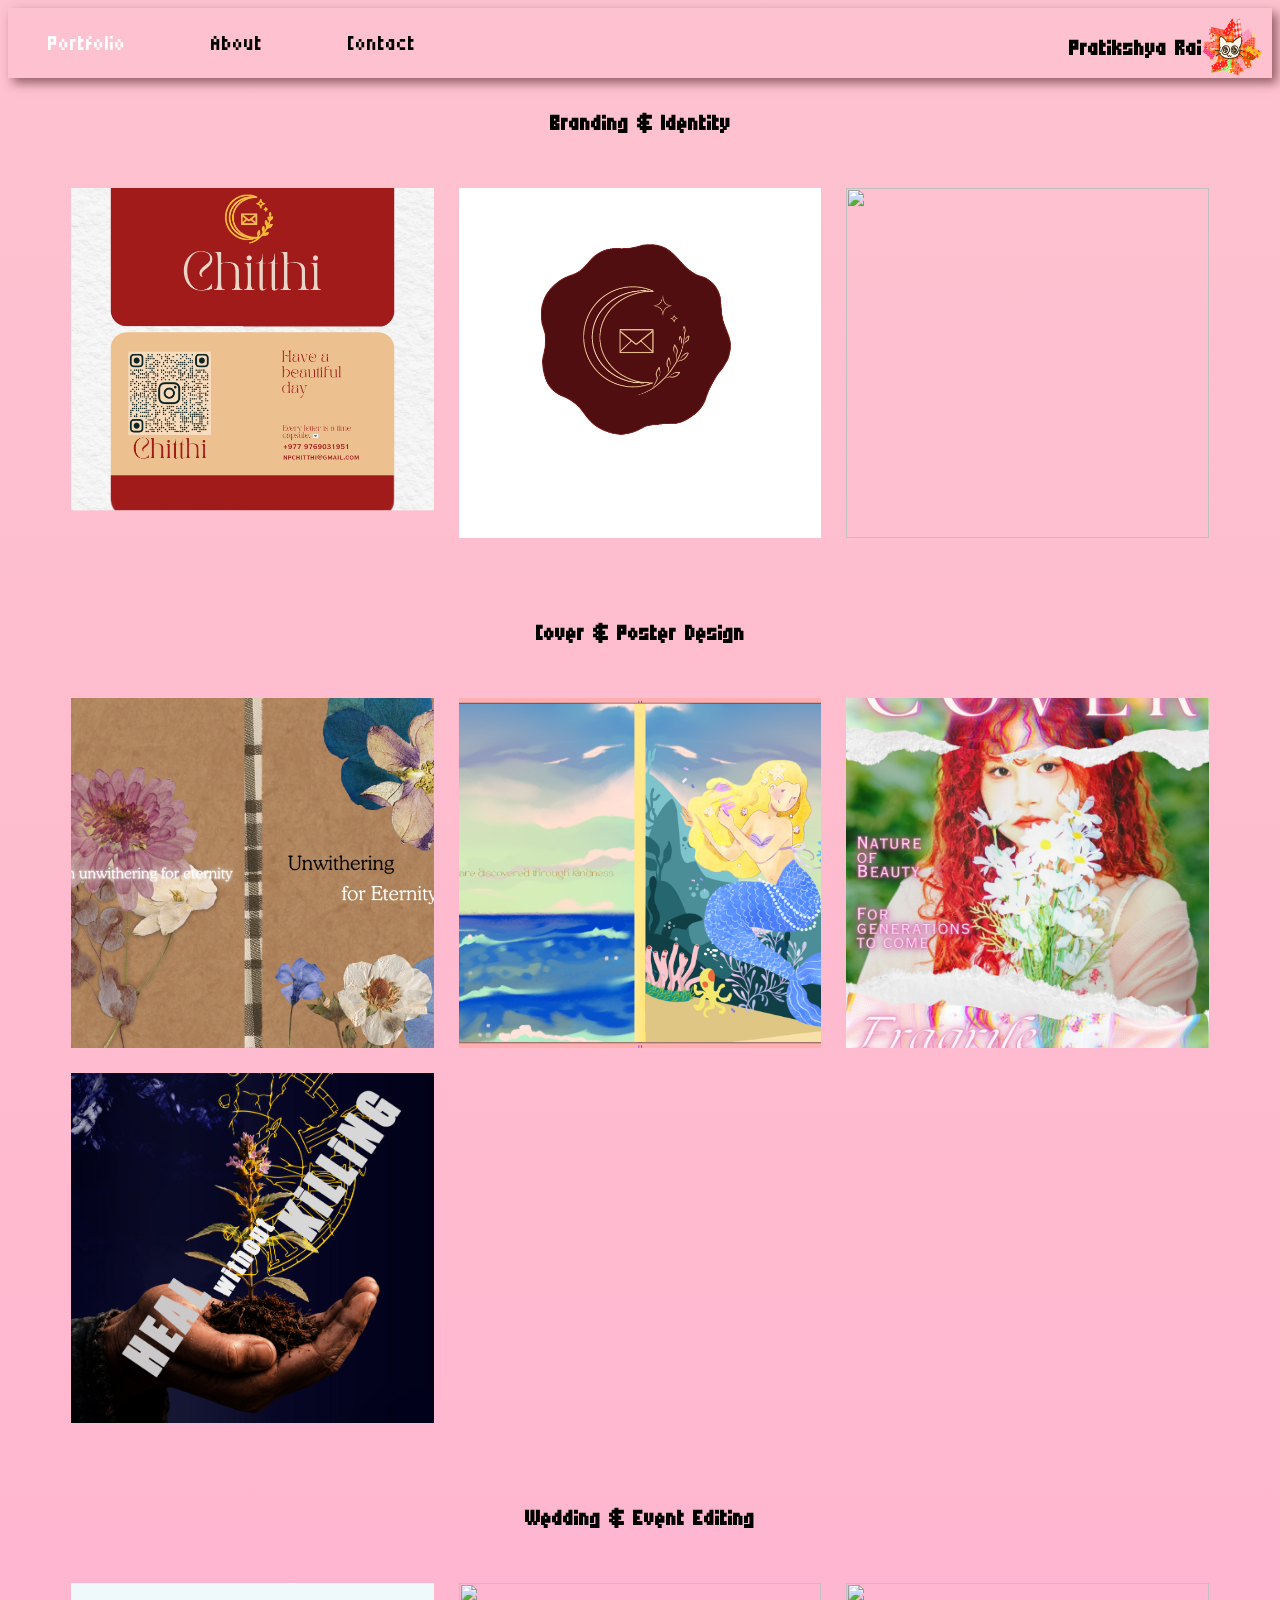
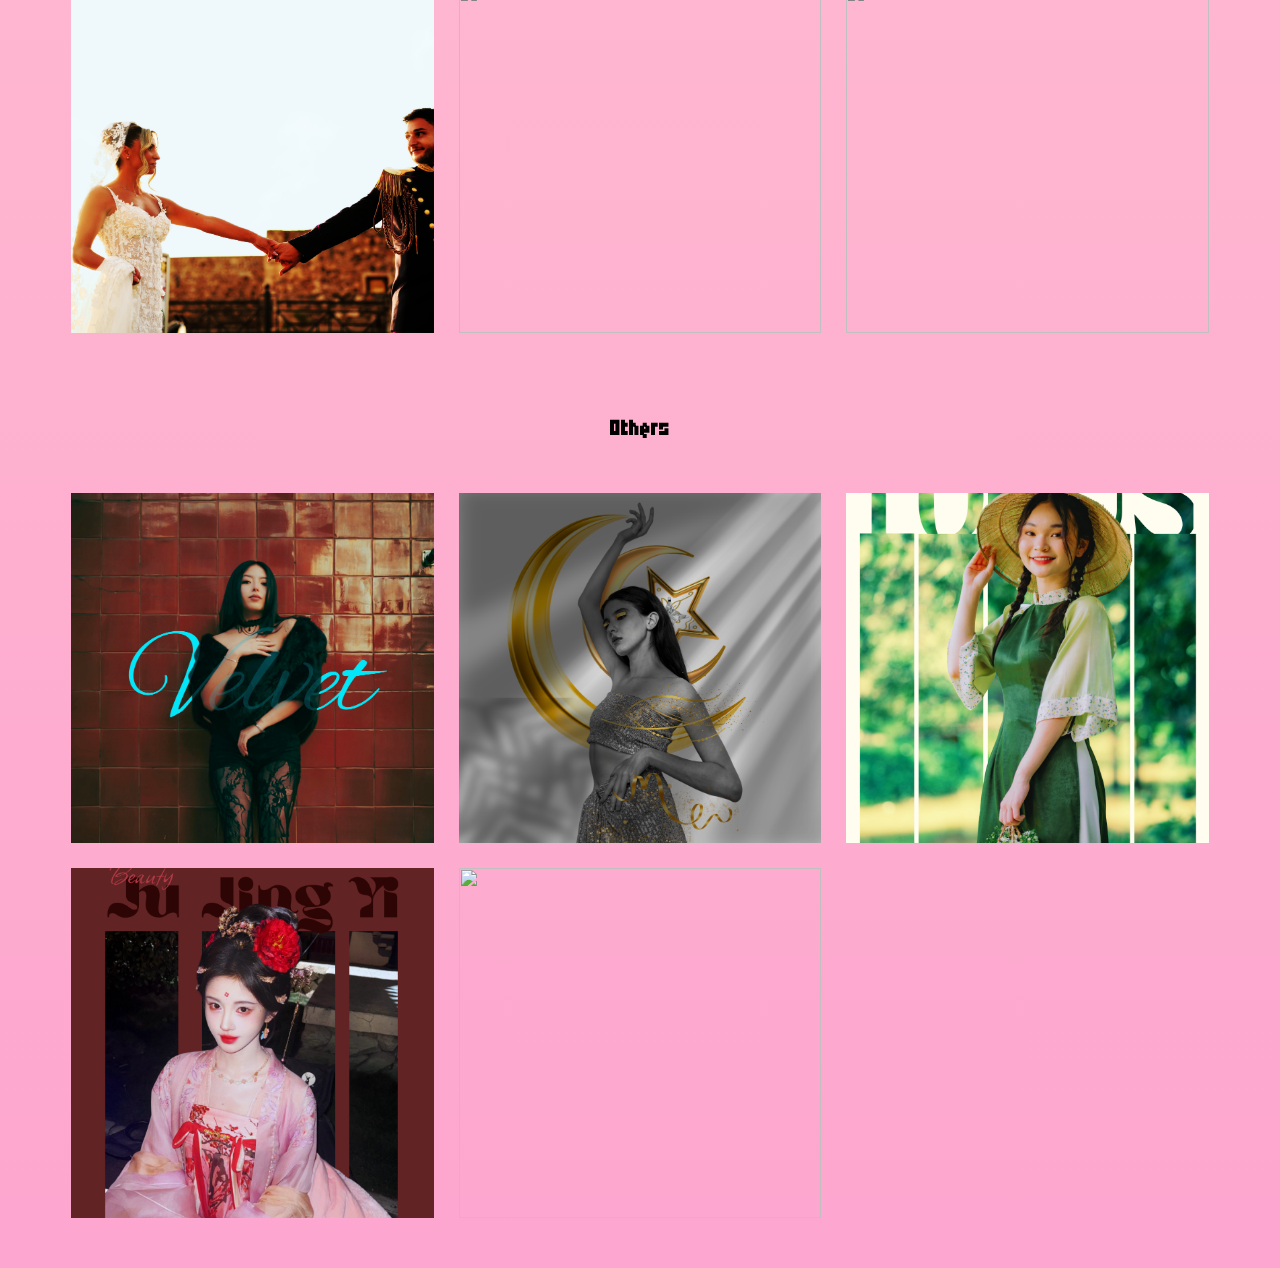
==== index.html @ 0f414efe "Update index.html" ====
<html> <head>
  <link rel="stylesheet" href="style.css"> 
  <title>Portfolio- Pratikshya Rai</title>
  <link rel="icon" type="image/png" href="small-logo.png">
 <link rel="preconnect" href="https://fonts.googleapis.com">
<link rel="preconnect" href="https://fonts.gstatic.com" crossorigin>
<link href="https://fonts.googleapis.com/css2?family=Micro+5&family=Monda:wght@400..700&family=Pixelify+Sans&display=swap" rel="stylesheet">
<style>
  body{
  font-family: "Micro 5", sans-serif;
  font-weight: 400;
  font-style: normal;
  font-size: 30;
}
</style></head> <body>
        
<div class="nav-pills" id="pillNav2">
  <div class="nav-item">
       <a href="index.html" class="nav-link active">Portfolio</a>
  </div>
  <div class="nav-item">
       <a href="about.html" class="nav-link">About</a>
  </div>
  <div class="nav-item">
       <a href="contact.html" class="nav-link">Contact</a>
  </div>
  <div class="nav-right">
        <b>Pratikshya Rai</b>
        <img src="small-logo.png" type="image/png" alt="Logo" height="60px" width="60px" class="logo">
  </div>
</div>
<br>

<!--<br>

<div class="imagegrid" type="image/png">
  <img src="6.png" type="image/png">
 
  <img src="music.png" type="image/png">
  
 
  
  
 
  <img src="1000026182.jpg" type="image/png">  
  <img src="1000029362.png" type="image/png">   

</div>
<br>-->
<b class="topic">Branding & Identity</b> <br> 
<div class="imagegrid">
    <div class="image-card">
         <img src="908965e9-e97b-481a-a1f0-1f24b6707c7c.png" type="image/png">
    </div>

    <div class="image-card">
        <img src="b1871dae-04cd-4e9e-a5e8-9d95180942be.png" type="image/png">
    </div>

    <div class="image-card">
        <img src="1000025632.png" type="image/png">
    </div>
</div>
   

  <br>
  <b class="topic">Cover & Poster Design</b> <br>  
  <div class="imagegrid">
    <div class="image-card">
         <img src="5.png" type="image/png">
    </div>

    <div class="image-card">
       <img src="7.png" type="image/png"> 
    </div>

    <div class="image-card">
         <img src="1000026184.jpg" type="image/png"> 
    </div>

    <div class="image-card">
         <img src="coverplant.jpg" type="image/png">
    </div>
</div>  
 <br>
    
  <b class="topic">Wedding & Event Editing</b> <br>  
  <div class="imagegrid">
    <div class="image-card">
         <img src="1000029352.png" type="image/png">
    </div>

    <div class="image-card">
        <img src="1000029363.png" type="image/png"> 
    </div>

    <div class="image-card">
        <img src="viet.png" type="image/png"> 
    </div>
</div>
    <br>
  
<b class="topic">Others</b> <br>  
   <div class="imagegrid">
    <div class="image-card">
         <img src="1000029367.png" type="image/png">
    </div>

    <div class="image-card">
        <img src="1000029365.png" type="image/png"> 
    </div>

    <div class="image-card">
        <img src="1000025530.png" type="image/png"> 
    </div>
     
      <div class="image-card">
        <img src="1000025535.png" type="image/png"> 
    </div>
     
      <div class="image-card">
        <img src="1000029388.png" type="image/png">
    </div>
</div>

 
    </body>
</html>
---- style.css ----
body{
    /*background-image: url("images/background.png");
    background-position: center;
    background-size: cover;
    background-repeat: repeat;*/
    background: linear-gradient(rgb(253, 194, 207), rgb(255, 184, 208), rgb(253, 166, 207));
}
p, b.topic, h1, h2, h3, h4, h5, h6{
    text-align: center;
    display: block;
}
#bio{
    text-align: center;
    padding-left: 25%;
    padding-right: 25%;
    animation: floatGentle 3s  infinite;
}
@keyframes floatGentle{
    0%, 100% { transform: translateY(10px); }
    50% { transform: translateY(-10px); }
}


audio{
    position: absolute;
    right: 12;
    background-image: url("images/nav-bar.png") important!;
    width: 300px;
    border-radius: 30px;
}
audio:hover {
    transform: scale(1.05);
    transition: all 0.3s;
    box-shadow: 5px 5px 10px rgba(56, 27, 27, 0.6);
    }
.container{
    max-width: 500px;          /* Limits width, keeps it readable */
    margin: 0 auto;            /* Centers the container itself */
    text-align: center;        /* Centers all text inside */
    padding: 40px 40px;
}
.right-align{
    text-align: right;
    margin-left: 20%;
    margin-right: 20%;
}
.center-align{
    text-align: center;
    margin-left: 20%;
    margin-right: 20%;
}
.left-align{
    text-align: left;
    margin-left: 20%;
    margin-right: 20%;
}
input, textarea, button {
    width: 100%;               /* Takes full width of container */
    max-width: 400px;          /* But not too wide */
}

.viber-link{
    font-family: "Indie Flower", cursive;
    font-weight: 400;
    font-style: normal;
    font-size: 30;
    text-decoration: none;
    text-align: center;
}
.viber-link:hover{
    font-family: "Indie Flower", cursive;
    font-weight: 400;
    font-style: normal;
    font-size: 30;
    color: white;
    background-color: #b178ef !important;
    padding-left: 100px;
    padding-right: 100px;
    border-radius: 8px;
    transition: all 0.3s ease;
}

.instagram-link{
    font-family: "Indie Flower", cursive;
    font-weight: 400;
    font-style: normal;
    font-size: 30;
    text-decoration: none;
    text-align: center;
}
.linkedin-link{
    font-family: "Indie Flower", cursive;
    font-weight: 400;
    font-style: normal;
    font-size: 30;
    text-decoration: none;
    text-align: center;
}
.github-link{
    font-family: "Indie Flower", cursive;
    font-weight: 400;
    font-style: normal;
    font-size: 30;
    text-decoration: none;
    text-align: center;
}

.instagram-link:hover{
    font-family: "Indie Flower", cursive;
    font-weight: 400;
    font-style: normal;
    font-size: 30;
    background-color: #ff6ef0 !important;
    transition: all 0.3s ease;
    color: white;
    padding-left: 100px;
    padding-right: 100px;
    border-radius: 8px;
}
.linkedin-link:hover{
    font-family: "Indie Flower", cursive;
    font-weight: 400;
    font-style: normal;
    font-size: 30;
    background-color: #2275b9 !important;
    transition: all 0.3s ease;
    color: white;
    padding-left: 100px;
    padding-right: 100px;
    border-radius: 8px;
}
.github-link:hover{
    font-family: "Indie Flower", cursive;
    font-weight: 400;
    font-style: normal;
    font-size: 30;
    background-color: #000000 !important;
    transition: all 0.3s ease;
    color: white;
    padding-left: 100px;
    padding-right: 100px;
    border-radius: 8px;
}

#submit{
    background-image: url('images/nav-bar.png');
    width: 400px;
    height: 40px;
    background-size: cover;
    background-position: center;
    color: white !important;
    border: none;
    border-radius: 8px;
    box-shadow: 5px 5px 10px rgba(56, 32, 32, 0.6);
}
#submit:hover {
    background-color: #aa2222 !important;  
    transform: scale(1.05);                
    transition: all 0.3s ease;
}

#pillNav2{
    background-image: url('images/nav.png');
    filter: saturate(2);
    display: flex;
    padding-top: 10px;
    padding-bottom: 10px;
    gap: 5px;
    margin: 0;
    box-shadow: 5px 5px 10px rgba(56, 32, 32, 0.6);
}
.nav-link{
    color: rgb(0, 0, 0);
    text-decoration: none;
    border-radius: 8px;
    padding-left: 40px;
    padding-right: 40px;
    padding-top: 10px;
    padding-bottom: 10px;
    text-align: center;
    display: inline-block;
}
.nav-link:hover {
    background-color: #f04f4f;
}
.nav-link.active {
    background-image: url('images/nav-bar.png');
    background-size: cover;
    background-position: center;
    color: white !important;
    border-radius: 8px;
}
.nav-link.active:hover {
    transform: scale(1.1); 
    box-shadow: 5px 5px 10px rgba(66, 32, 32, 0.6);              
    transition: all 0.3s ease;
    position: relative;
    z-index: 10;
}

.nav-right{
    position: absolute;
    right: 10px;
    display: flex;
    align-items: center;          
}


.logo:hover{
    transition: transform 0.5s ease !important;
    transform: rotate(360deg) !important;
}

.imagegrid{
    width: 90%;
    margin: 20px auto 50px auto;

    display: grid;
    grid-template-columns: repeat(3, 1fr);
    gap: 25px;
}

.image-card{
    height: 350px;
    overflow: hidden;
}

.image-card img{
    width: 100%;
    height: 100%;
    object-fit: cover;
    object-position: center;

    transition: all 0.8s ease;
}

.image-card:hover img{
    transform: scale(1.3);
}
#profilepic{
    display: block;
    margin-left: auto;
    margin-right: auto;
    box-shadow: 5px 5px 10px rgba(56, 32, 32, 0.6);

}
#profilepic:hover{
    transition: all transform 1.6s;
    background-image: url('images/flowerbg.png');
}

#name, #email{
    width: 400px;
    height: 40px;
    background-image: url('images/nameemail.png');
    border-color: beige;
    border: none;
}
#message{
    width: 400px;
    height: 60px;
    background-image: url('images/message.png');
    border-color: beige;
    border: none;
}
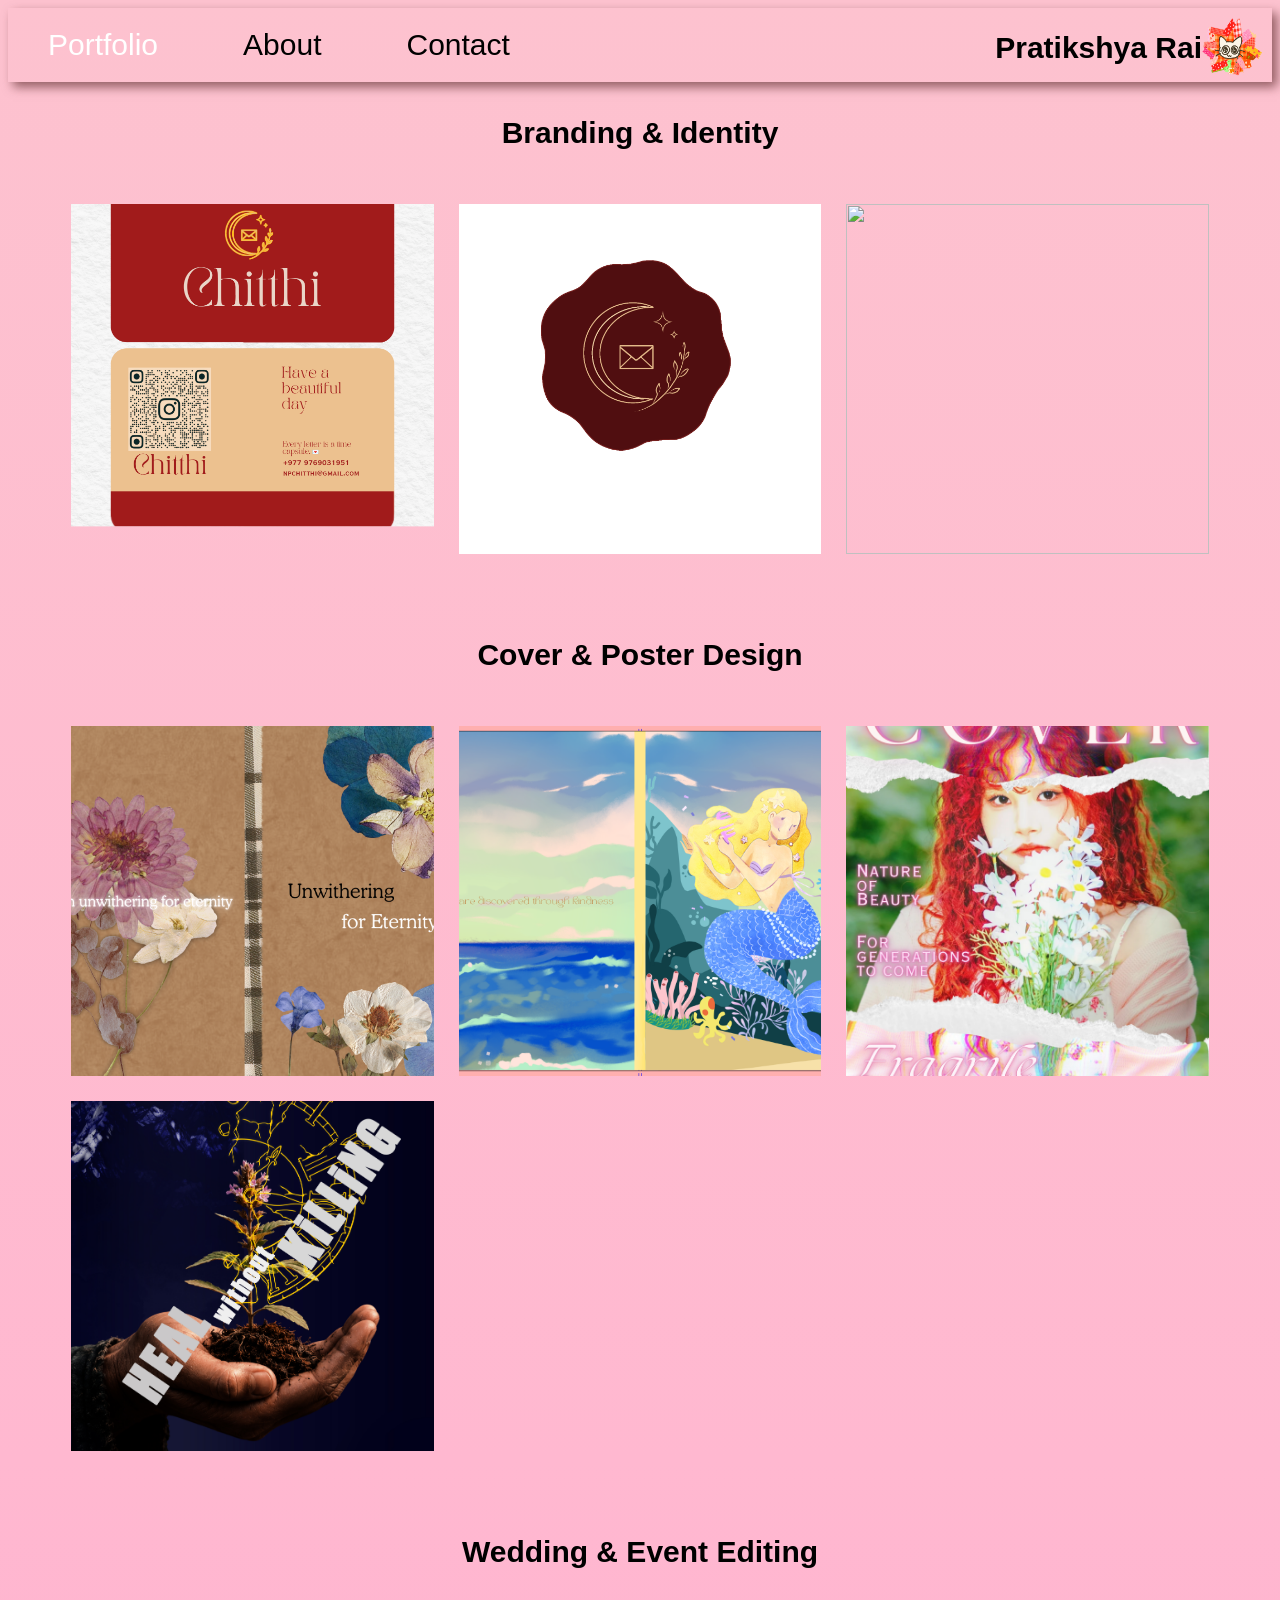
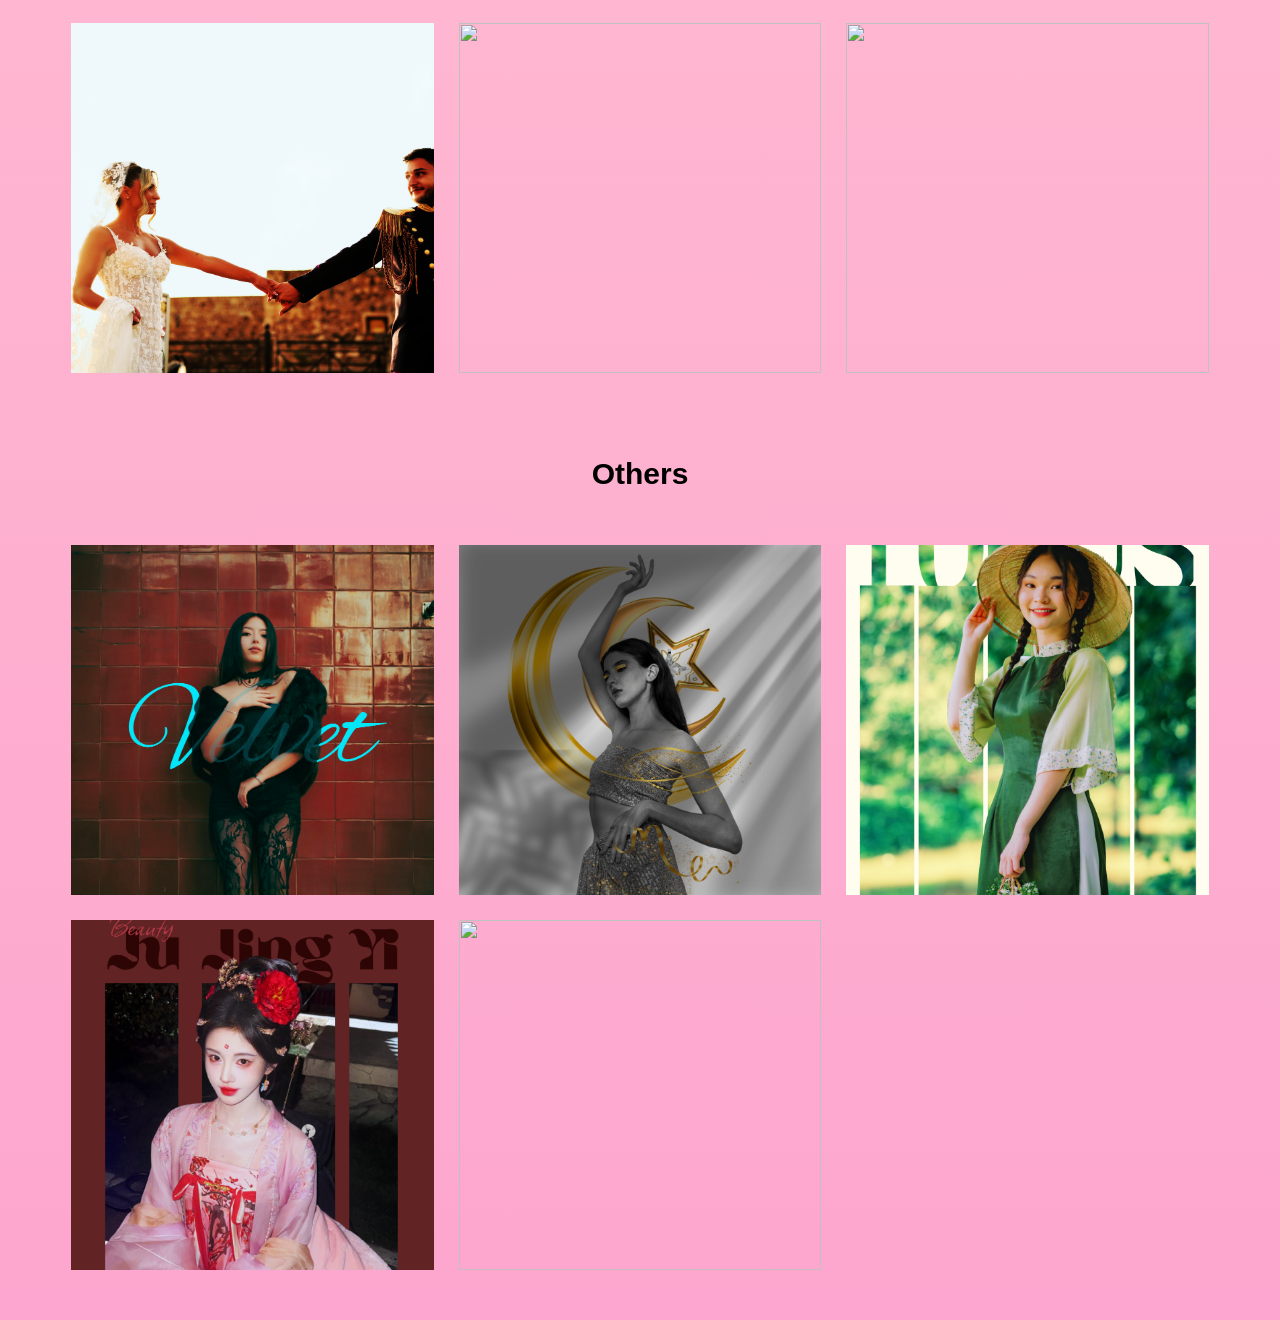
==== commit d57cae54: "Update index.html" ====
--- a/index.html
+++ b/index.html
@@ -4,7 +4,7 @@
   <link rel="icon" type="image/png" href="small-logo.png">
  <link rel="preconnect" href="https://fonts.googleapis.com">
 <link rel="preconnect" href="https://fonts.gstatic.com" crossorigin>
-<link href="https://fonts.googleapis.com/css2?family=Micro+5&family=Monda:wght@400..700&family=Pixelify+Sans&display=swap" rel="stylesheet">
+<link href="https://fonts.googleapis.com/css2?family=Poppins:wght@300;400;500;600&display=swap" rel="stylesheet">
 <style>
   body{
   font-family: "Micro 5", sans-serif;
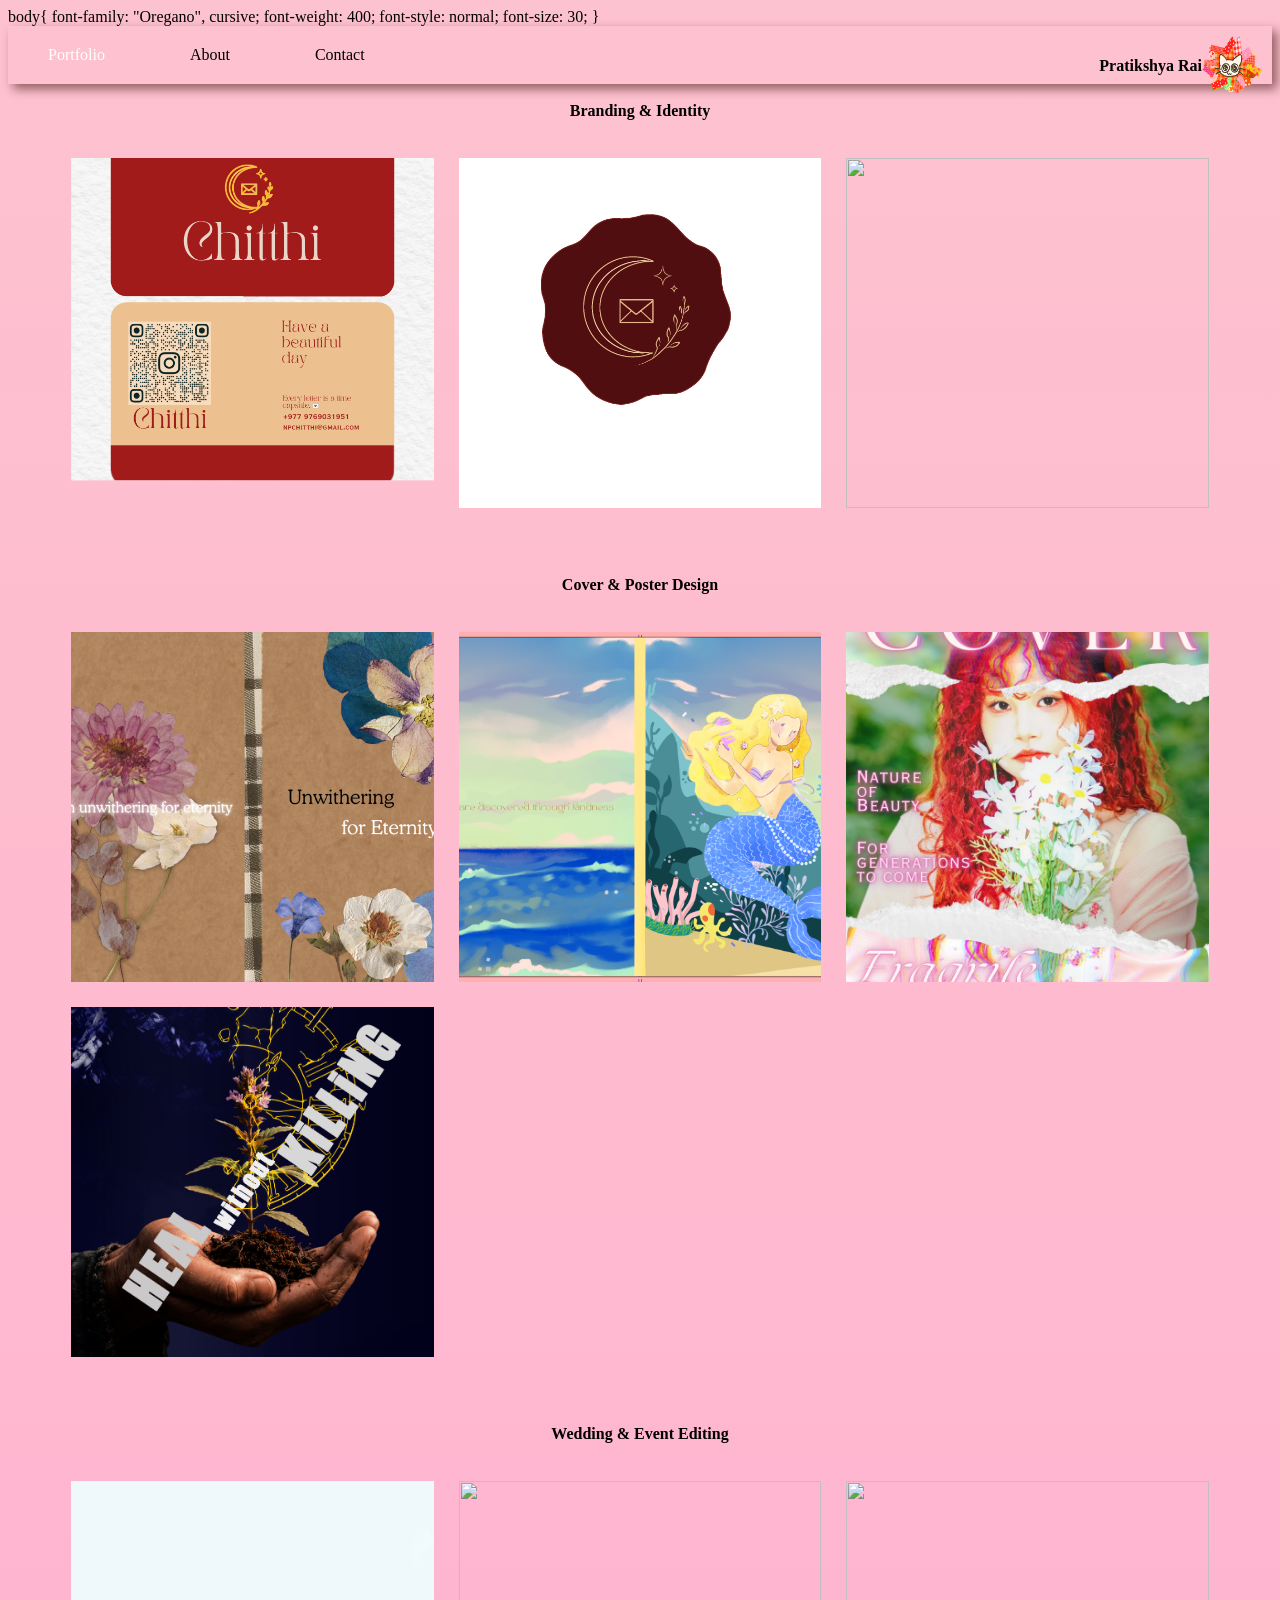
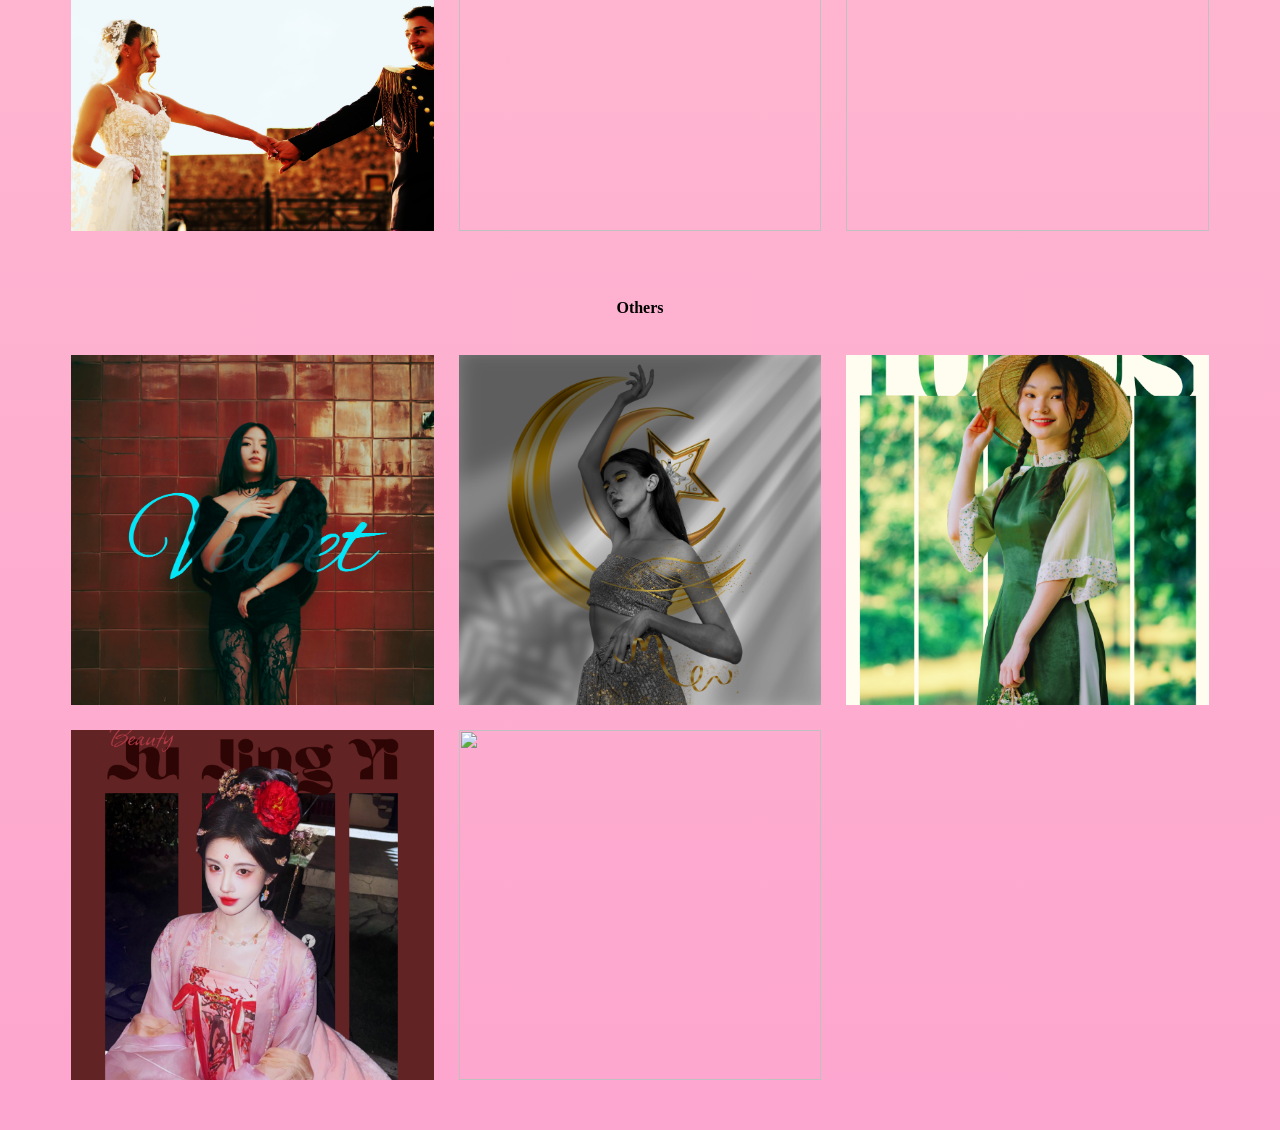
==== commit a5e38bf0: "Update index.html" ====
--- a/index.html
+++ b/index.html
@@ -4,10 +4,10 @@
   <link rel="icon" type="image/png" href="small-logo.png">
  <link rel="preconnect" href="https://fonts.googleapis.com">
 <link rel="preconnect" href="https://fonts.gstatic.com" crossorigin>
-<link href="https://fonts.googleapis.com/css2?family=Poppins:wght@300;400;500;600&display=swap" rel="stylesheet">
-<style>
+<link href="https://fonts.googleapis.com/css2?family=Oregano:ital@0;1&display=swap" rel="stylesheet">
+
   body{
-  font-family: "Micro 5", sans-serif;
+  font-family: "Oregano", cursive;
   font-weight: 400;
   font-style: normal;
   font-size: 30;
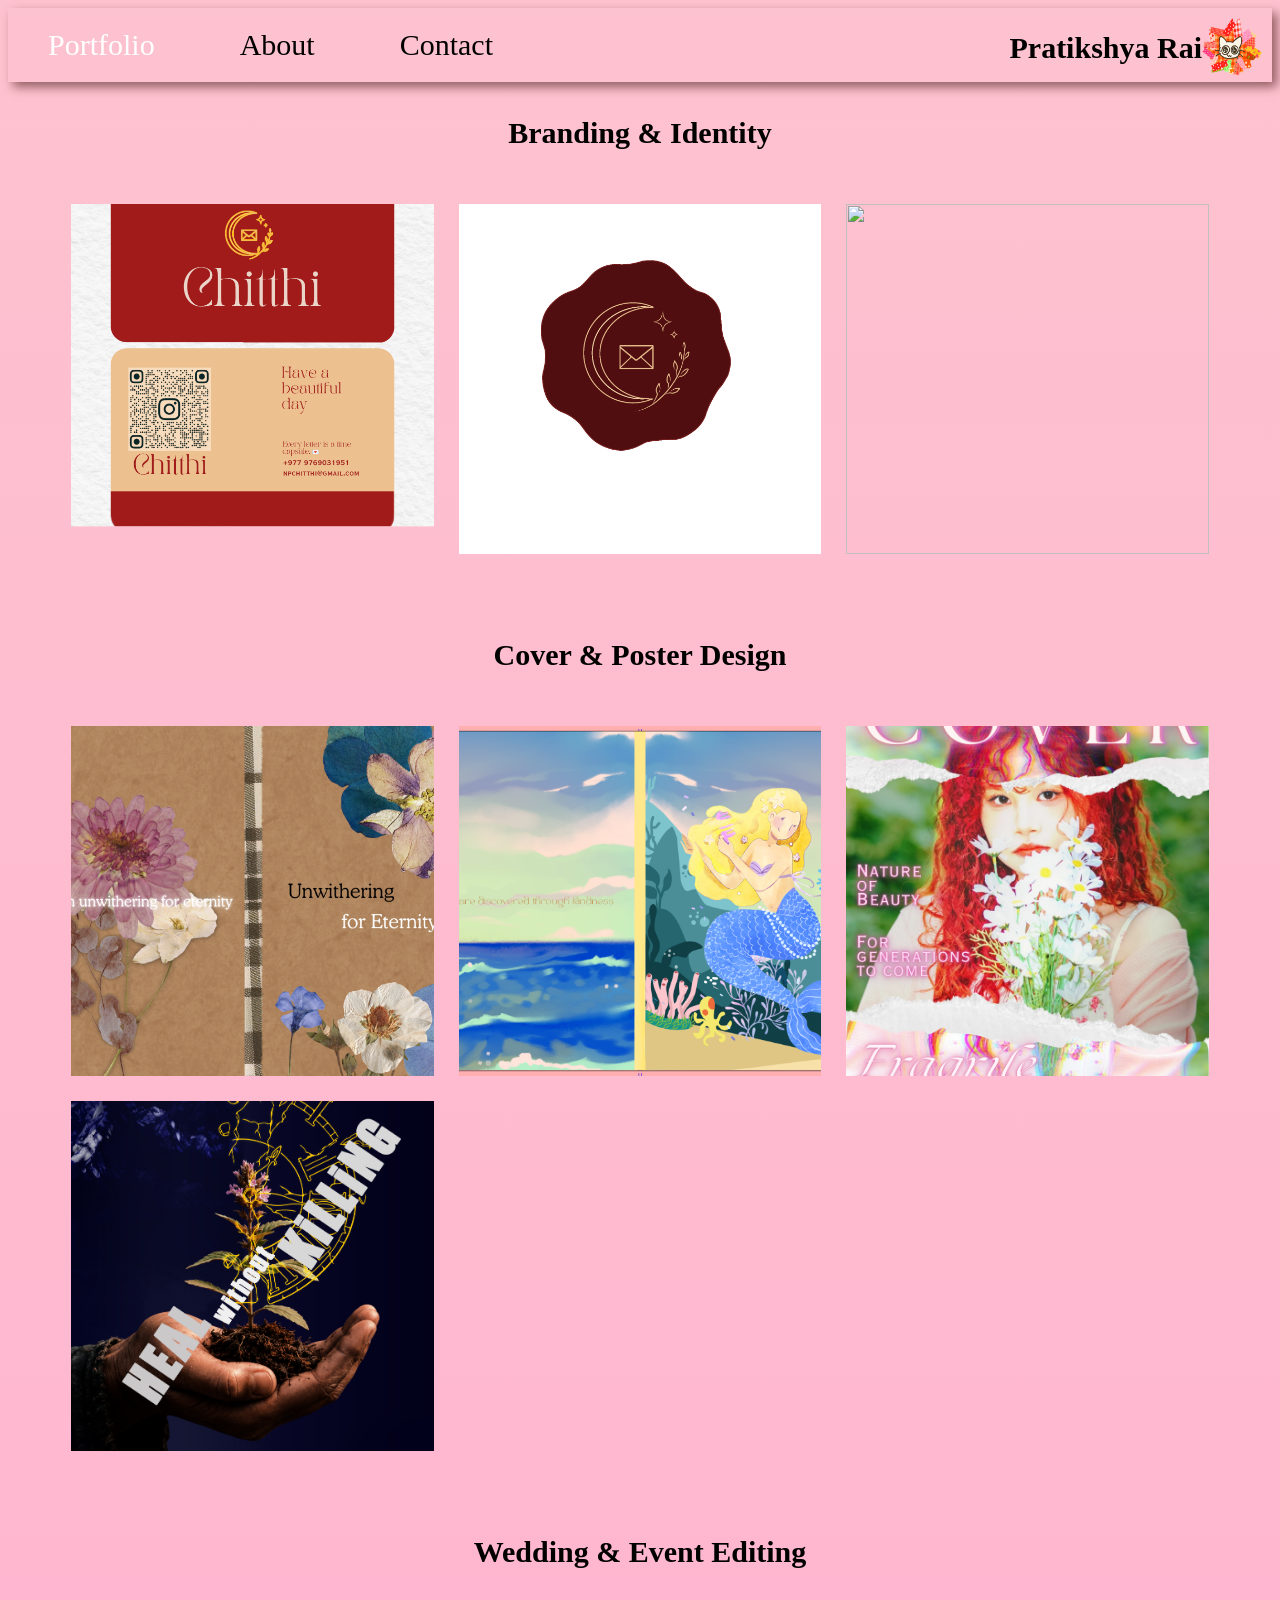
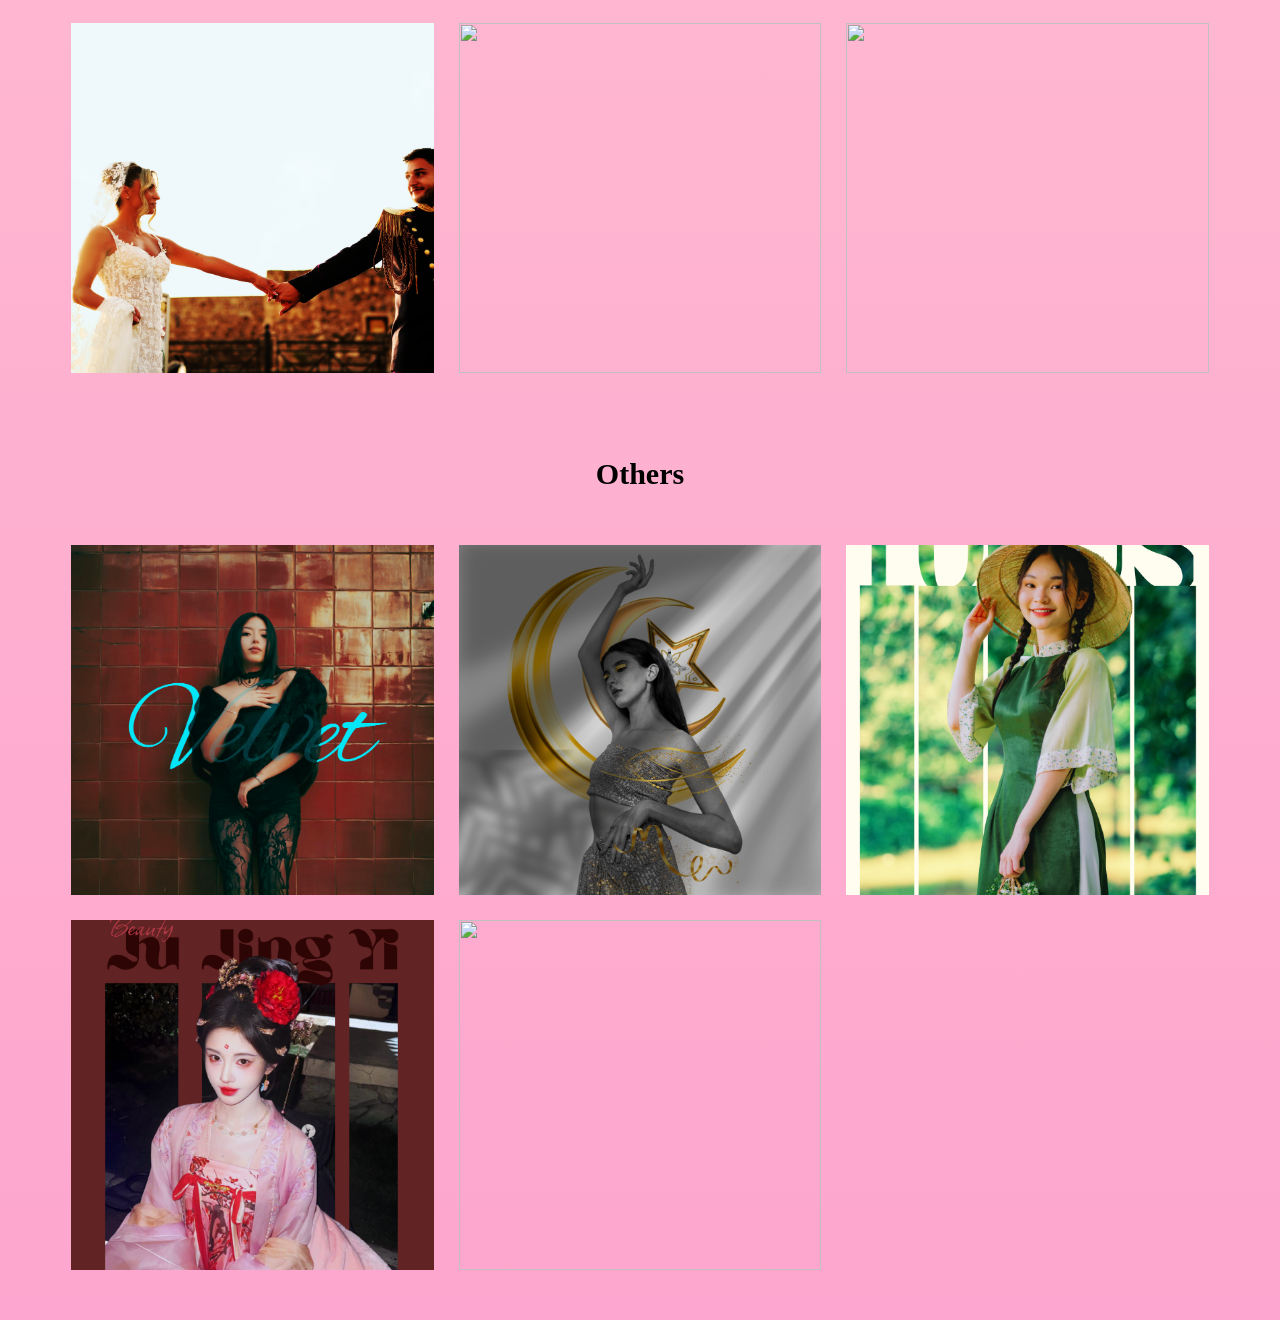
==== commit 81c8dc0a: "Update index.html" ====
--- a/index.html
+++ b/index.html
@@ -5,7 +5,7 @@
  <link rel="preconnect" href="https://fonts.googleapis.com">
 <link rel="preconnect" href="https://fonts.gstatic.com" crossorigin>
 <link href="https://fonts.googleapis.com/css2?family=Oregano:ital@0;1&display=swap" rel="stylesheet">
-
+<style>
   body{
   font-family: "Oregano", cursive;
   font-weight: 400;
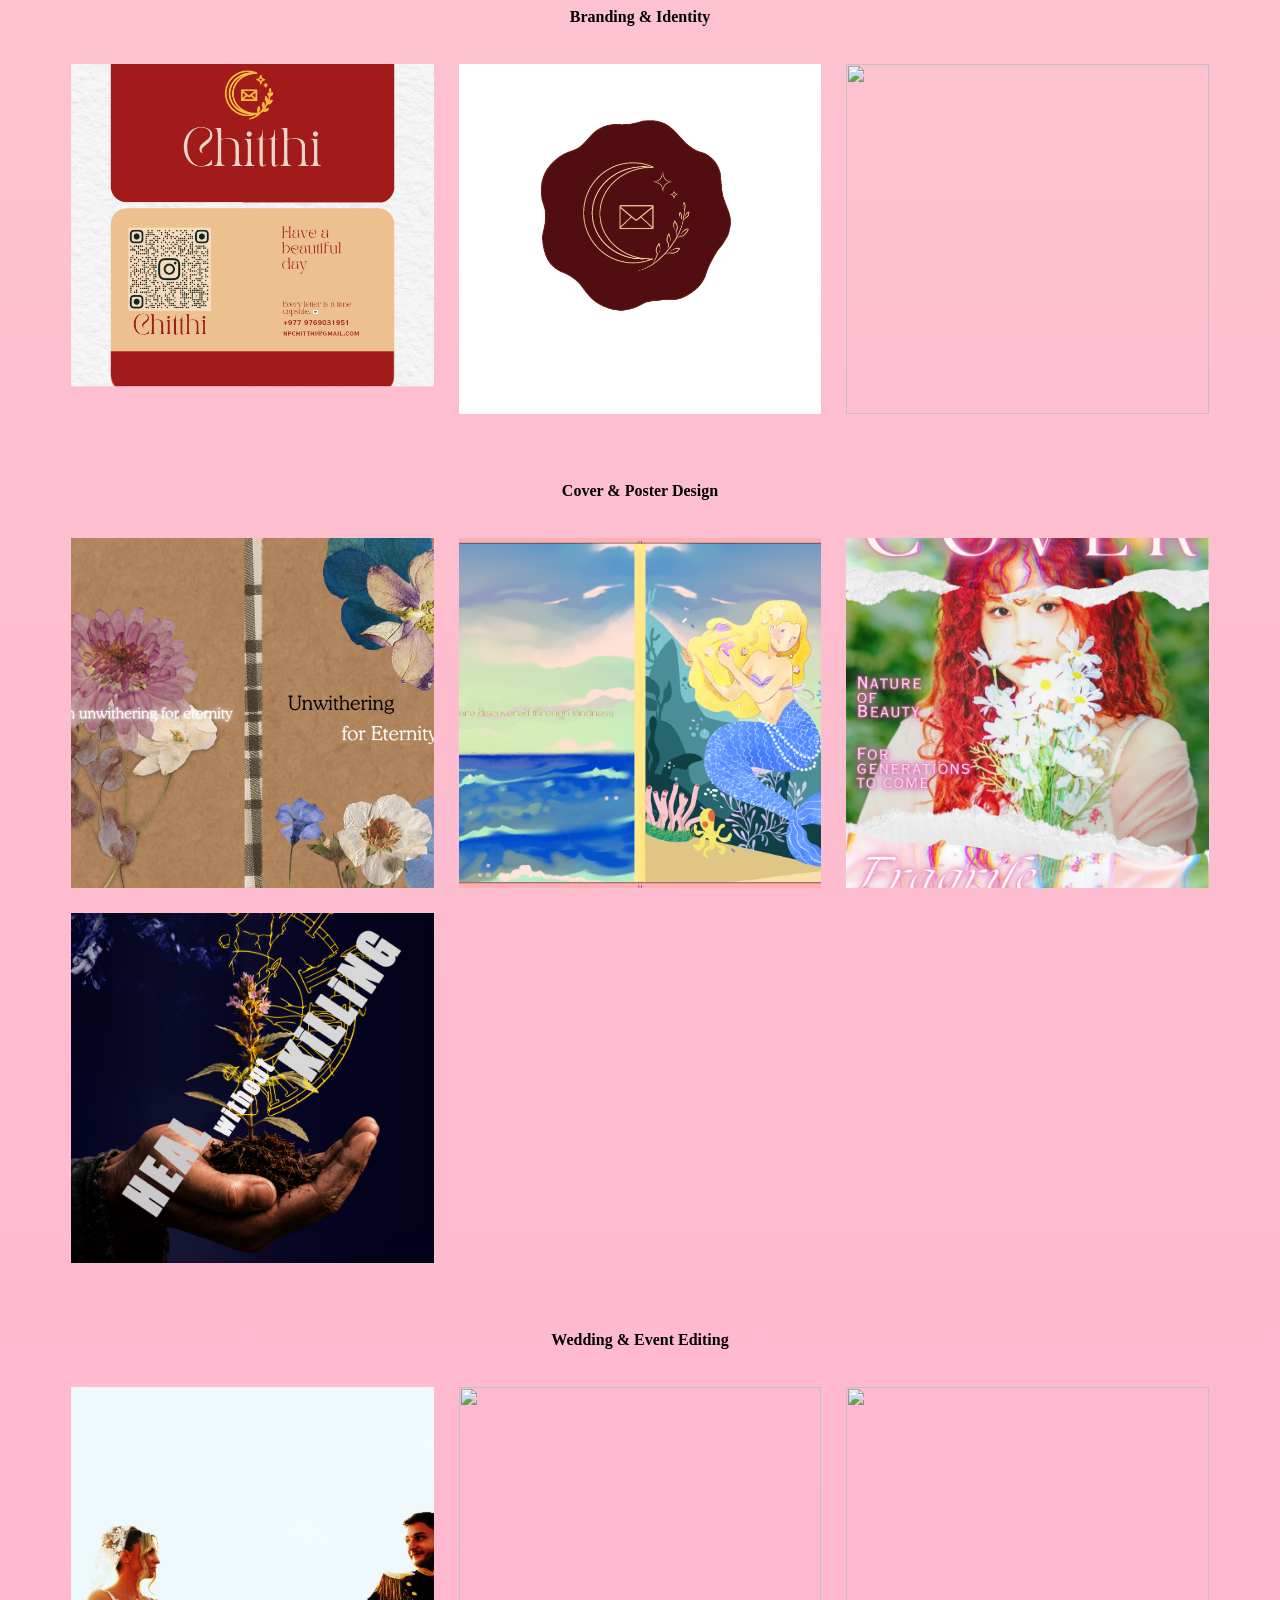
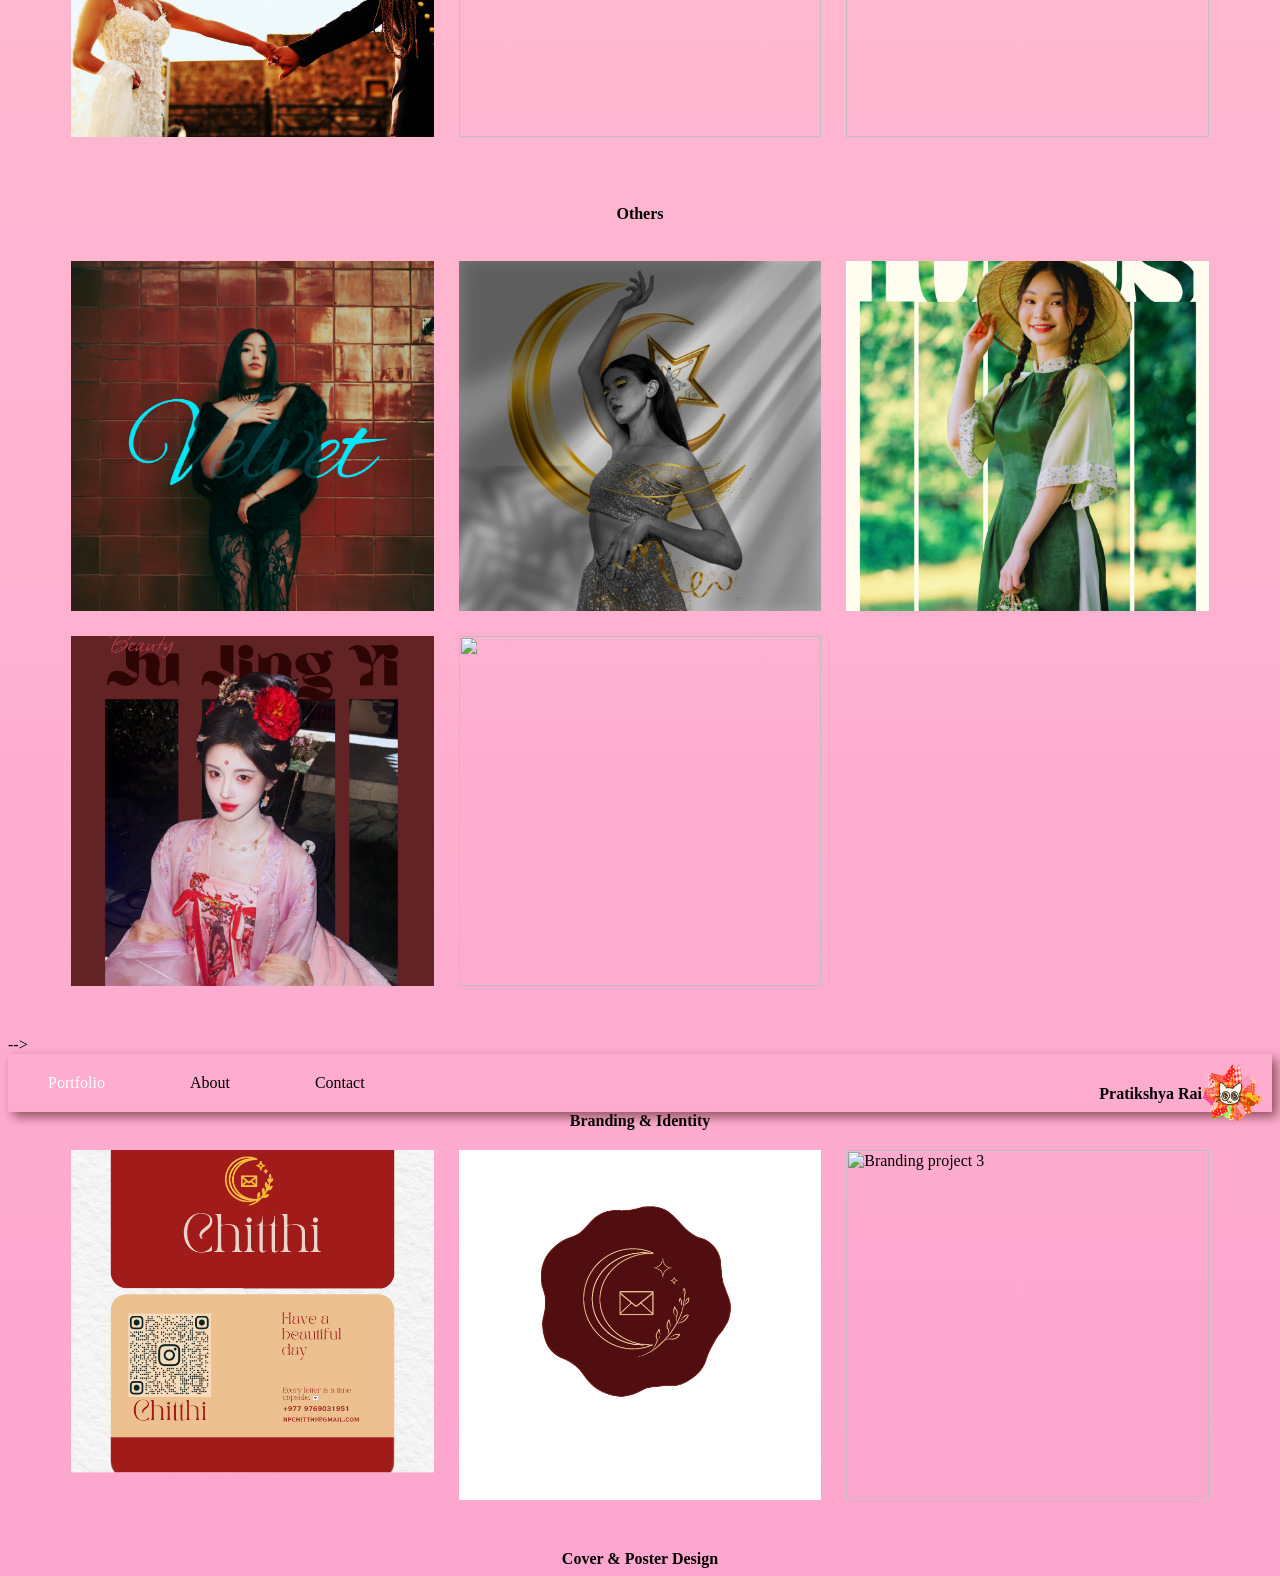
==== commit 329792f9: "Update index.html" ====
--- a/index.html
+++ b/index.html
@@ -1,4 +1,4 @@
-<html> <head>
+<!-- <html> <head>
   <link rel="stylesheet" href="style.css"> 
   <title>Portfolio- Pratikshya Rai</title>
   <link rel="icon" type="image/png" href="small-logo.png">
@@ -125,4 +125,49 @@
 
  
     </body>
-</html>
+</html> -->
+
+
+ <!DOCTYPE html>
+<html lang="en">
+<head>
+  <meta charset="UTF-8">
+  <meta name="viewport" content="width=device-width, initial-scale=1.0">
+  <meta name="description" content="Pratikshya Rai — Graphic Design Portfolio showcasing branding, poster design, wedding editing, and more.">
+  <link rel="stylesheet" href="style.css">
+  <title>Portfolio- Pratikshya Rai</title>
+  <link rel="icon" type="image/png" href="small-logo.png">
+  <link rel="preconnect" href="https://fonts.googleapis.com">
+  <link rel="preconnect" href="https://fonts.gstatic.com" crossorigin>
+  <link href="https://fonts.googleapis.com/css2?family=Oregano:ital@0;1&display=swap" rel="stylesheet">
+</head>
+<body>
+<nav class="nav-pills" id="pillNav2">
+  <div class="nav-item">
+    <a href="index.html" class="nav-link active">Portfolio</a>
+  </div>
+  <div class="nav-item">
+    <a href="about.html" class="nav-link">About</a>
+  </div>
+  <div class="nav-item">
+    <a href="contact.html" class="nav-link">Contact</a>
+  </div>
+  <div class="nav-right">
+    <b>Pratikshya Rai</b>
+    <img src="small-logo.png" alt="Logo" height="60" width="60" class="logo">
+  </div>
+</nav>
+<main>
+  <b class="topic">Branding &amp; Identity</b>
+  <div class="imagegrid">
+    <div class="image-card">
+      <img src="908965e9-e97b-481a-a1f0-1f24b6707c7c.png" alt="Branding project 1">
+    </div>
+    <div class="image-card">
+      <img src="b1871dae-04cd-4e9e-a5e8-9d95180942be.png" alt="Branding project 2">
+    </div>
+    <div class="image-card">
+      <img src="1000025632.png" alt="Branding project 3">
+    </div>
+  </div>
+  <b class="topic">Cover &amp; Poster Design</b>
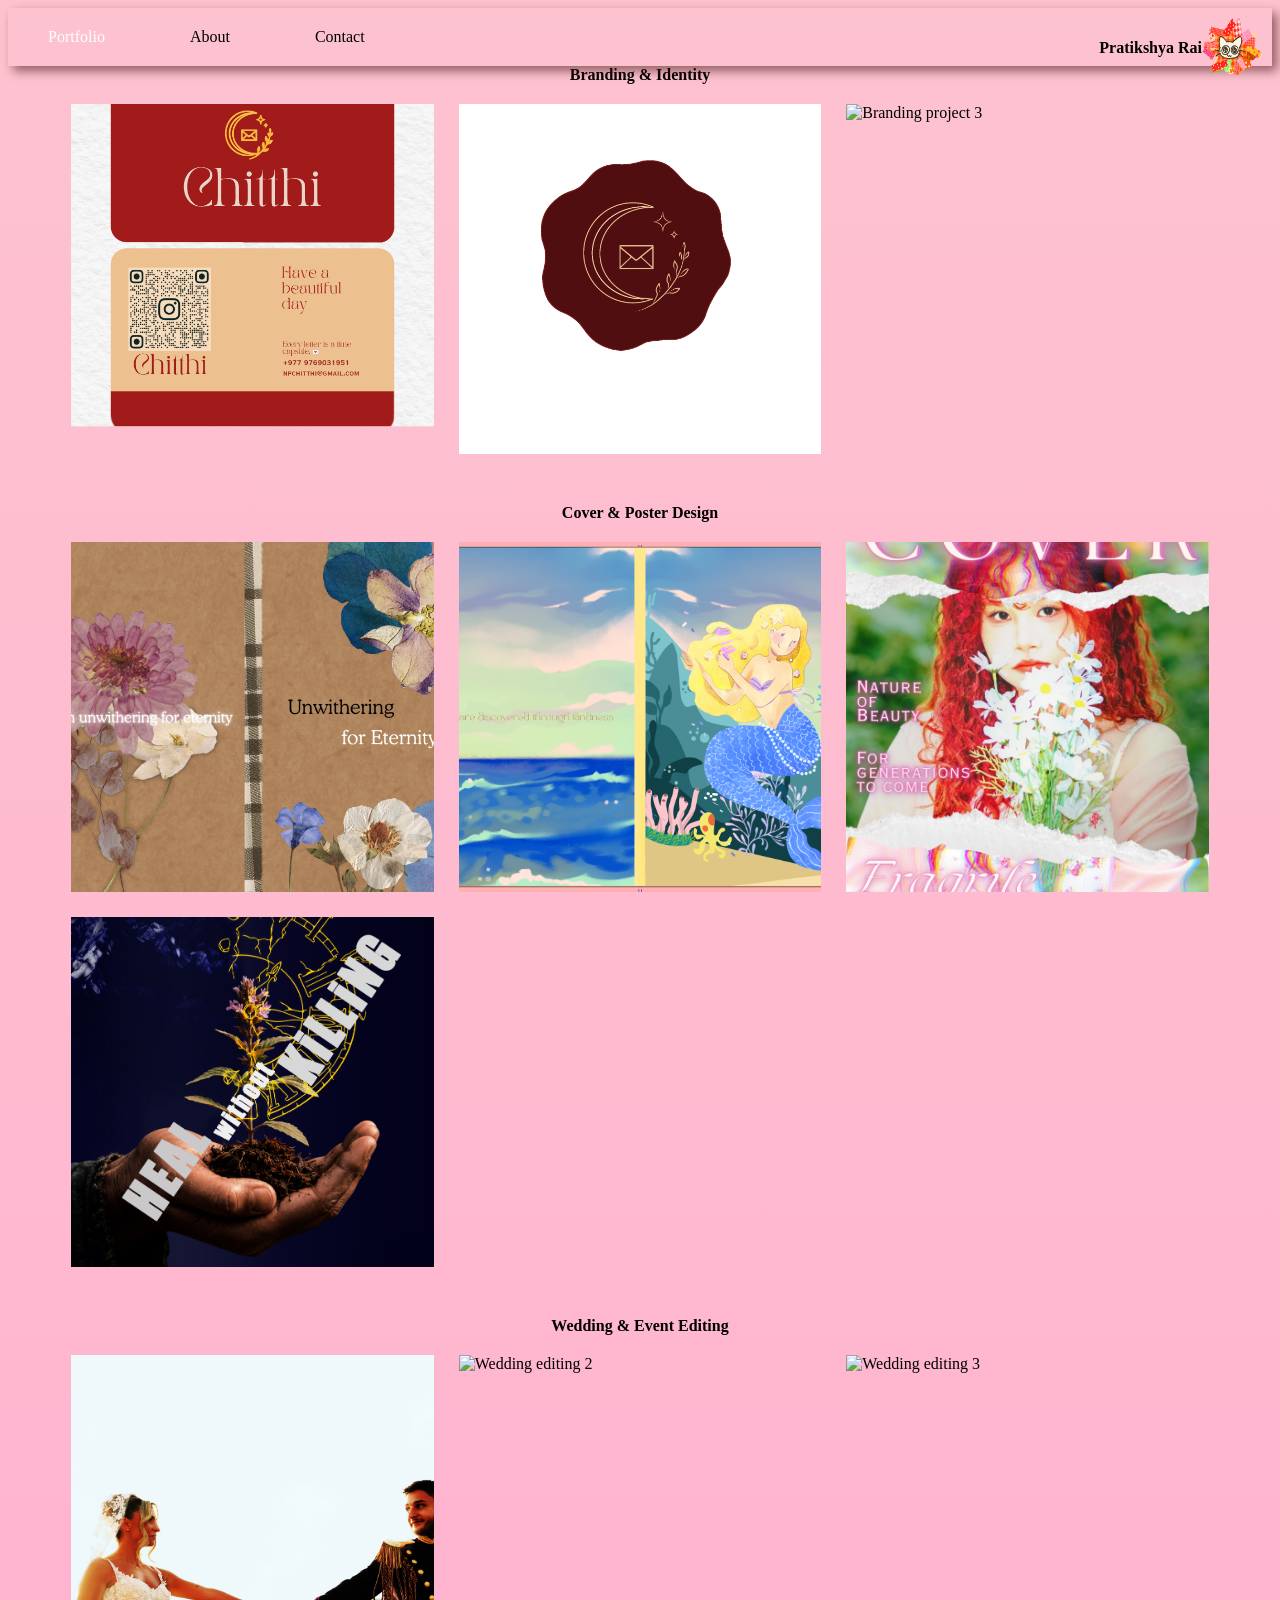
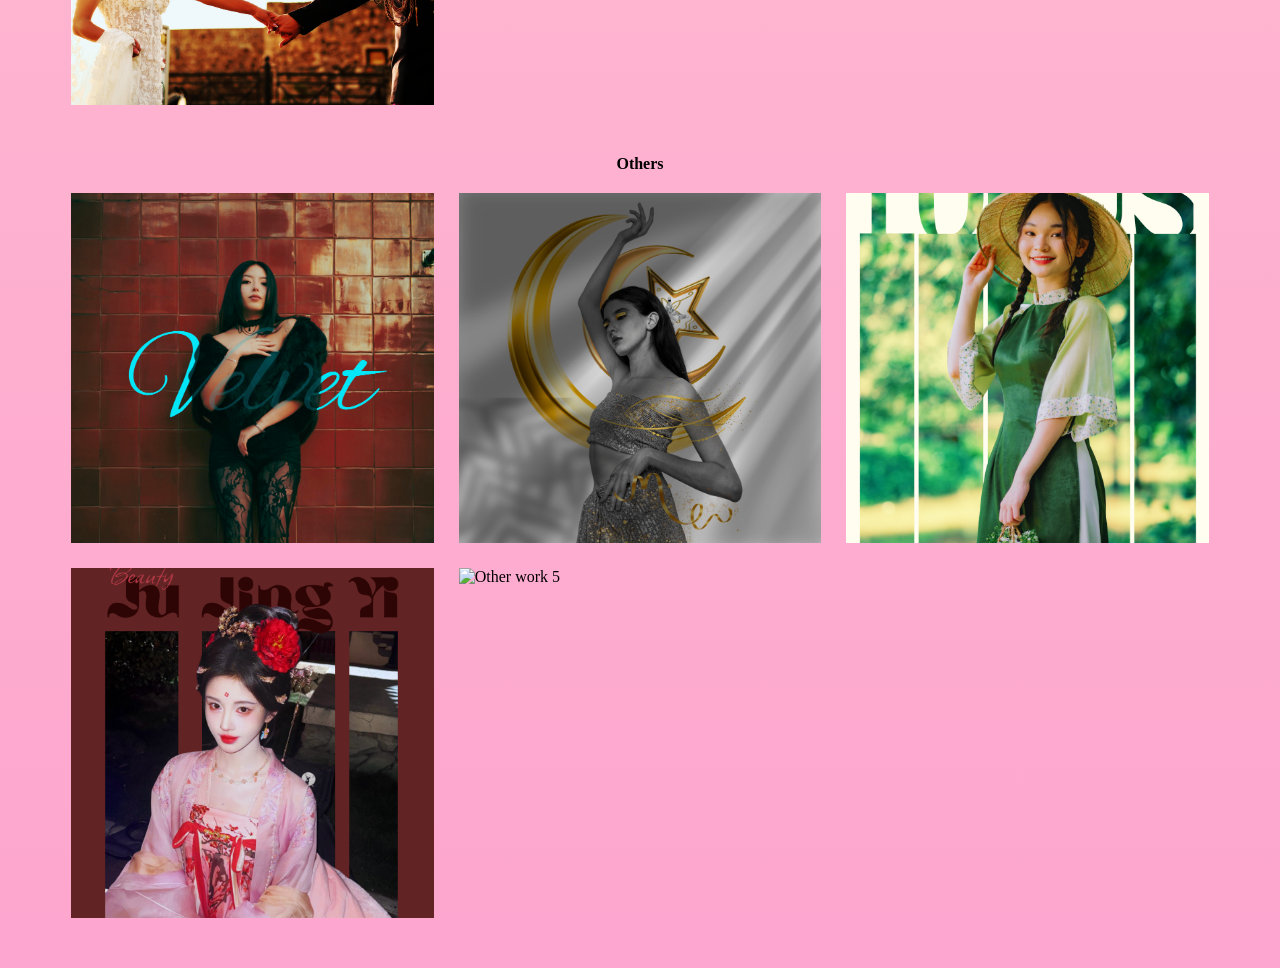
==== commit 091ad0b0: "Update index.html" ====
--- a/index.html
+++ b/index.html
@@ -1,134 +1,4 @@
-<!-- <html> <head>
-  <link rel="stylesheet" href="style.css"> 
-  <title>Portfolio- Pratikshya Rai</title>
-  <link rel="icon" type="image/png" href="small-logo.png">
- <link rel="preconnect" href="https://fonts.googleapis.com">
-<link rel="preconnect" href="https://fonts.gstatic.com" crossorigin>
-<link href="https://fonts.googleapis.com/css2?family=Oregano:ital@0;1&display=swap" rel="stylesheet">
-<style>
-  body{
-  font-family: "Oregano", cursive;
-  font-weight: 400;
-  font-style: normal;
-  font-size: 30;
-}
-</style></head> <body>
-        
-<div class="nav-pills" id="pillNav2">
-  <div class="nav-item">
-       <a href="index.html" class="nav-link active">Portfolio</a>
-  </div>
-  <div class="nav-item">
-       <a href="about.html" class="nav-link">About</a>
-  </div>
-  <div class="nav-item">
-       <a href="contact.html" class="nav-link">Contact</a>
-  </div>
-  <div class="nav-right">
-        <b>Pratikshya Rai</b>
-        <img src="small-logo.png" type="image/png" alt="Logo" height="60px" width="60px" class="logo">
-  </div>
-</div>
-<br>
-
-<!--<br>
-
-<div class="imagegrid" type="image/png">
-  <img src="6.png" type="image/png">
- 
-  <img src="music.png" type="image/png">
-  
- 
-  
-  
- 
-  <img src="1000026182.jpg" type="image/png">  
-  <img src="1000029362.png" type="image/png">   
-
-</div>
-<br>-->
-<b class="topic">Branding & Identity</b> <br> 
-<div class="imagegrid">
-    <div class="image-card">
-         <img src="908965e9-e97b-481a-a1f0-1f24b6707c7c.png" type="image/png">
-    </div>
-
-    <div class="image-card">
-        <img src="b1871dae-04cd-4e9e-a5e8-9d95180942be.png" type="image/png">
-    </div>
-
-    <div class="image-card">
-        <img src="1000025632.png" type="image/png">
-    </div>
-</div>
-   
-
-  <br>
-  <b class="topic">Cover & Poster Design</b> <br>  
-  <div class="imagegrid">
-    <div class="image-card">
-         <img src="5.png" type="image/png">
-    </div>
-
-    <div class="image-card">
-       <img src="7.png" type="image/png"> 
-    </div>
-
-    <div class="image-card">
-         <img src="1000026184.jpg" type="image/png"> 
-    </div>
-
-    <div class="image-card">
-         <img src="coverplant.jpg" type="image/png">
-    </div>
-</div>  
- <br>
-    
-  <b class="topic">Wedding & Event Editing</b> <br>  
-  <div class="imagegrid">
-    <div class="image-card">
-         <img src="1000029352.png" type="image/png">
-    </div>
-
-    <div class="image-card">
-        <img src="1000029363.png" type="image/png"> 
-    </div>
-
-    <div class="image-card">
-        <img src="viet.png" type="image/png"> 
-    </div>
-</div>
-    <br>
-  
-<b class="topic">Others</b> <br>  
-   <div class="imagegrid">
-    <div class="image-card">
-         <img src="1000029367.png" type="image/png">
-    </div>
-
-    <div class="image-card">
-        <img src="1000029365.png" type="image/png"> 
-    </div>
-
-    <div class="image-card">
-        <img src="1000025530.png" type="image/png"> 
-    </div>
-     
-      <div class="image-card">
-        <img src="1000025535.png" type="image/png"> 
-    </div>
-     
-      <div class="image-card">
-        <img src="1000029388.png" type="image/png">
-    </div>
-</div>
-
- 
-    </body>
-</html> -->
-
-
- <!DOCTYPE html>
+<!DOCTYPE html>
 <html lang="en">
 <head>
   <meta charset="UTF-8">
@@ -142,6 +12,7 @@
   <link href="https://fonts.googleapis.com/css2?family=Oregano:ital@0;1&display=swap" rel="stylesheet">
 </head>
 <body>
+
 <nav class="nav-pills" id="pillNav2">
   <div class="nav-item">
     <a href="index.html" class="nav-link active">Portfolio</a>
@@ -157,7 +28,9 @@
     <img src="small-logo.png" alt="Logo" height="60" width="60" class="logo">
   </div>
 </nav>
+
 <main>
+
   <b class="topic">Branding &amp; Identity</b>
   <div class="imagegrid">
     <div class="image-card">
@@ -170,4 +43,56 @@
       <img src="1000025632.png" alt="Branding project 3">
     </div>
   </div>
+
   <b class="topic">Cover &amp; Poster Design</b>
+  <div class="imagegrid">
+    <div class="image-card">
+      <img src="5.png" alt="Poster design 1">
+    </div>
+    <div class="image-card">
+      <img src="7.png" alt="Poster design 2">
+    </div>
+    <div class="image-card">
+      <img src="1000026184.jpg" alt="Poster design 3">
+    </div>
+    <div class="image-card">
+      <img src="coverplant.jpg" alt="Poster design 4">
+    </div>
+  </div>
+
+  <b class="topic">Wedding &amp; Event Editing</b>
+  <div class="imagegrid">
+    <div class="image-card">
+      <img src="1000029352.png" alt="Wedding editing 1">
+    </div>
+    <div class="image-card">
+      <img src="1000029363.png" alt="Wedding editing 2">
+    </div>
+    <div class="image-card">
+      <img src="viet.png" alt="Wedding editing 3">
+    </div>
+  </div>
+
+  <b class="topic">Others</b>
+  <div class="imagegrid">
+    <div class="image-card">
+      <img src="1000029367.png" alt="Other work 1">
+    </div>
+    <div class="image-card">
+      <img src="1000029365.png" alt="Other work 2">
+    </div>
+    <div class="image-card">
+      <img src="1000025530.png" alt="Other work 3">
+    </div>
+    <div class="image-card">
+      <img src="1000025535.png" alt="Other work 4">
+    </div>
+    <div class="image-card">
+      <img src="1000029388.png" alt="Other work 5">
+    </div>
+  </div>
+
+</main>
+
+</body>
+</html>
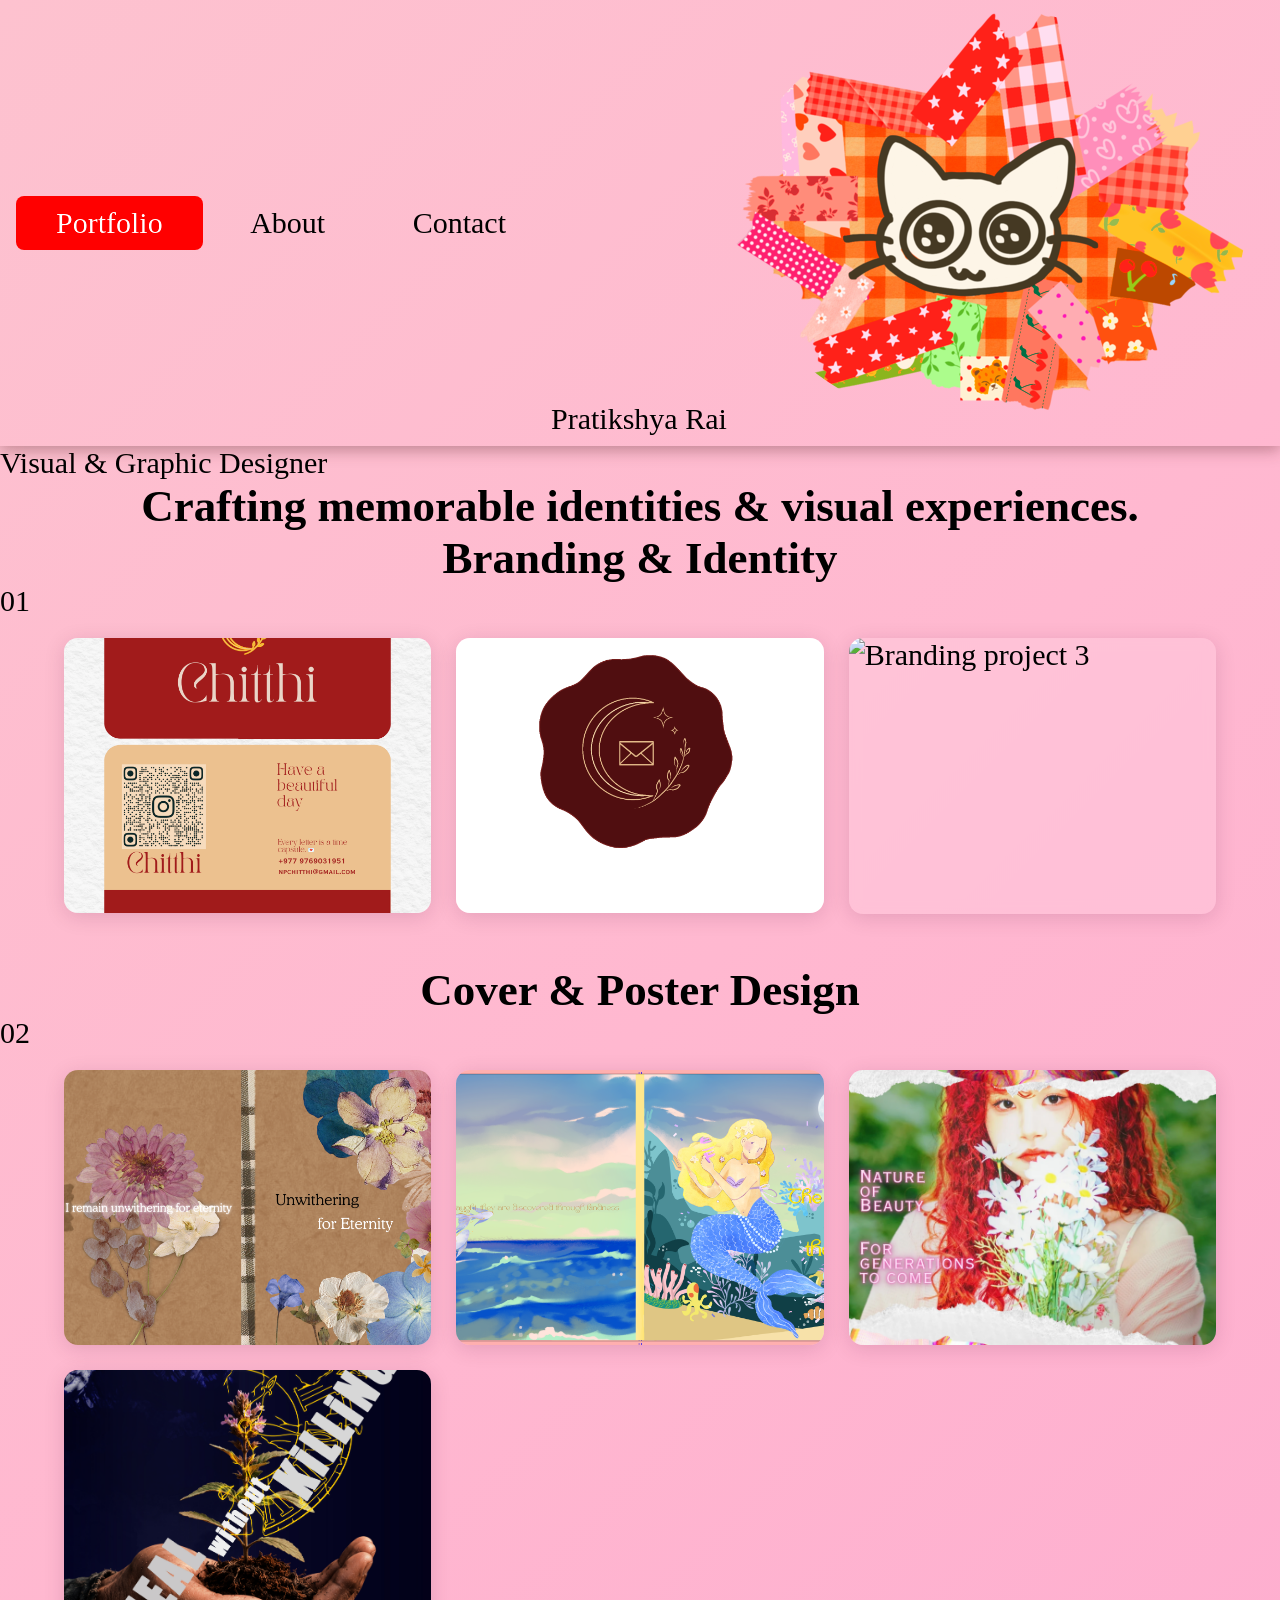
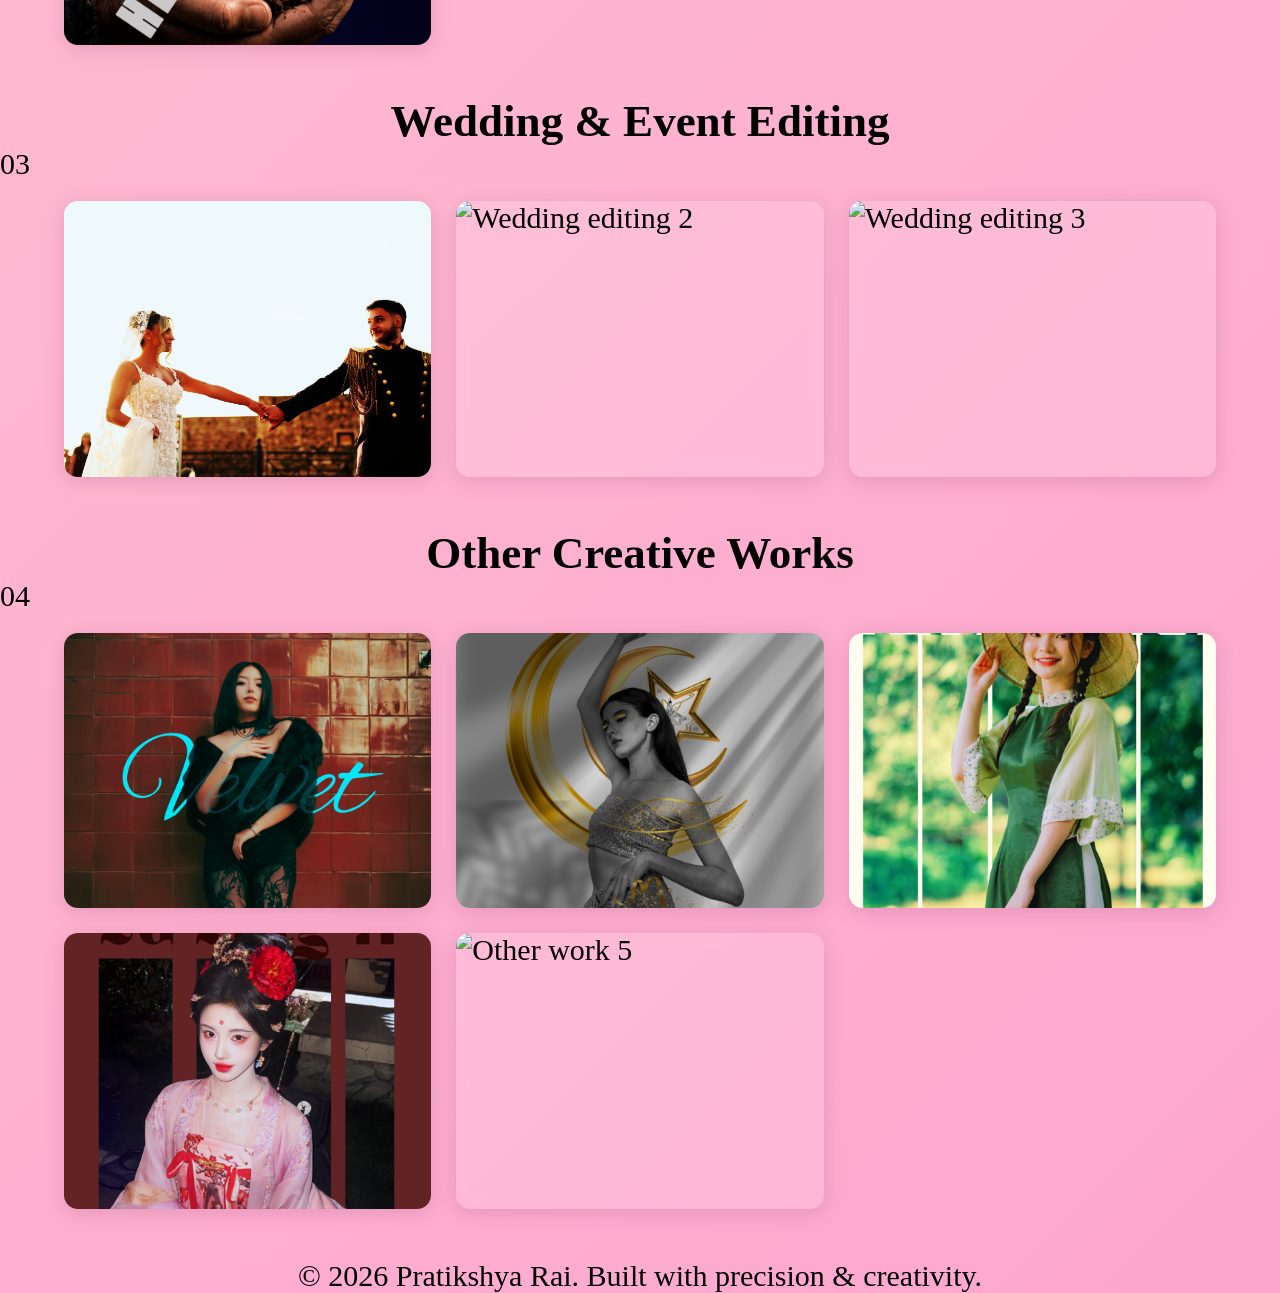
==== commit 200ecae1: "Update index.html" ====
--- a/index.html
+++ b/index.html
@@ -3,96 +3,182 @@
 <head>
   <meta charset="UTF-8">
   <meta name="viewport" content="width=device-width, initial-scale=1.0">
-  <meta name="description" content="Pratikshya Rai — Graphic Design Portfolio showcasing branding, poster design, wedding editing, and more.">
-  <link rel="stylesheet" href="style.css">
-  <title>Portfolio- Pratikshya Rai</title>
+  <meta name="description" content="Pratikshya Rai — Graphic Design Portfolio showcasing branding, poster design, wedding editing, and visual design.">
+  <title>Pratikshya Rai — Graphic Designer</title>
+  
   <link rel="icon" type="image/png" href="small-logo.png">
+  
+  <!-- Modern Typography Options -->
   <link rel="preconnect" href="https://fonts.googleapis.com">
   <link rel="preconnect" href="https://fonts.gstatic.com" crossorigin>
-  <link href="https://fonts.googleapis.com/css2?family=Oregano:ital@0;1&display=swap" rel="stylesheet">
+  <link href="https://fonts.googleapis.com/css2?family=Plus+Jakarta+Sans:wght@400;500;600;700&family=Syne:wght@600;700;800&display=swap" rel="stylesheet">
+  
+  <link rel="stylesheet" href="style.css">
 </head>
 <body>
 
-<nav class="nav-pills" id="pillNav2">
-  <div class="nav-item">
-    <a href="index.html" class="nav-link active">Portfolio</a>
-  </div>
-  <div class="nav-item">
-    <a href="about.html" class="nav-link">About</a>
-  </div>
-  <div class="nav-item">
-    <a href="contact.html" class="nav-link">Contact</a>
-  </div>
-  <div class="nav-right">
-    <b>Pratikshya Rai</b>
-    <img src="small-logo.png" alt="Logo" height="60" width="60" class="logo">
-  </div>
-</nav>
+  <!-- Navigation -->
+  <header class="navbar-wrapper">
+    <nav class="navbar" id="pillNav2">
+      <div class="nav-links">
+        <a href="index.html" class="nav-link active">Portfolio</a>
+        <a href="about.html" class="nav-link">About</a>
+        <a href="contact.html" class="nav-link">Contact</a>
+      </div>
+      <div class="nav-brand">
+        <span class="brand-name">Pratikshya Rai</span>
+        <img src="small-logo.png" alt="Pratikshya Rai Logo" class="logo">
+      </div>
+    </nav>
+  </header>
 
-<main>
+  <!-- Hero Banner -->
+  <section class="hero">
+    <div class="hero-content">
+      <span class="badge">Visual &amp; Graphic Designer</span>
+      <h1 class="hero-title">Crafting memorable identities &amp; visual experiences.</h1>
+    </div>
+  </section>
 
-  <b class="topic">Branding &amp; Identity</b>
-  <div class="imagegrid">
-    <div class="image-card">
-      <img src="908965e9-e97b-481a-a1f0-1f24b6707c7c.png" alt="Branding project 1">
-    </div>
-    <div class="image-card">
-      <img src="b1871dae-04cd-4e9e-a5e8-9d95180942be.png" alt="Branding project 2">
-    </div>
-    <div class="image-card">
-      <img src="1000025632.png" alt="Branding project 3">
-    </div>
-  </div>
+  <!-- Portfolio Content -->
+  <main class="portfolio-container">
 
-  <b class="topic">Cover &amp; Poster Design</b>
-  <div class="imagegrid">
-    <div class="image-card">
-      <img src="5.png" alt="Poster design 1">
-    </div>
-    <div class="image-card">
-      <img src="7.png" alt="Poster design 2">
-    </div>
-    <div class="image-card">
-      <img src="1000026184.jpg" alt="Poster design 3">
-    </div>
-    <div class="image-card">
-      <img src="coverplant.jpg" alt="Poster design 4">
-    </div>
-  </div>
+    <!-- Branding Section -->
+    <section class="portfolio-section">
+      <div class="section-header">
+        <h2 class="topic">Branding &amp; Identity</h2>
+        <span class="section-count">01</span>
+      </div>
+      <div class="imagegrid">
+        <article class="image-card">
+          <img src="908965e9-e97b-481a-a1f0-1f24b6707c7c.png" alt="Branding project 1" loading="lazy">
+          <div class="card-overlay">
+            <span>Brand Identity</span>
+          </div>
+        </article>
+        <article class="image-card">
+          <img src="b1871dae-04cd-4e9e-a5e8-9d95180942be.png" alt="Branding project 2" loading="lazy">
+          <div class="card-overlay">
+            <span>Visual System</span>
+          </div>
+        </article>
+        <article class="image-card">
+          <img src="1000025632.png" alt="Branding project 3" loading="lazy">
+          <div class="card-overlay">
+            <span>Packaging &amp; Identity</span>
+          </div>
+        </article>
+      </div>
+    </section>
 
-  <b class="topic">Wedding &amp; Event Editing</b>
-  <div class="imagegrid">
-    <div class="image-card">
-      <img src="1000029352.png" alt="Wedding editing 1">
-    </div>
-    <div class="image-card">
-      <img src="1000029363.png" alt="Wedding editing 2">
-    </div>
-    <div class="image-card">
-      <img src="viet.png" alt="Wedding editing 3">
-    </div>
-  </div>
+    <!-- Poster Section -->
+    <section class="portfolio-section">
+      <div class="section-header">
+        <h2 class="topic">Cover &amp; Poster Design</h2>
+        <span class="section-count">02</span>
+      </div>
+      <div class="imagegrid">
+        <article class="image-card">
+          <img src="5.png" alt="Poster design 1" loading="lazy">
+          <div class="card-overlay">
+            <span>Poster Series</span>
+          </div>
+        </article>
+        <article class="image-card">
+          <img src="7.png" alt="Poster design 2" loading="lazy">
+          <div class="card-overlay">
+            <span>Editorial Cover</span>
+          </div>
+        </article>
+        <article class="image-card">
+          <img src="1000026184.jpg" alt="Poster design 3" loading="lazy">
+          <div class="card-overlay">
+            <span>Event Poster</span>
+          </div>
+        </article>
+        <article class="image-card">
+          <img src="coverplant.jpg" alt="Poster design 4" loading="lazy">
+          <div class="card-overlay">
+            <span>Plant Series Cover</span>
+          </div>
+        </article>
+      </div>
+    </section>
 
-  <b class="topic">Others</b>
-  <div class="imagegrid">
-    <div class="image-card">
-      <img src="1000029367.png" alt="Other work 1">
-    </div>
-    <div class="image-card">
-      <img src="1000029365.png" alt="Other work 2">
-    </div>
-    <div class="image-card">
-      <img src="1000025530.png" alt="Other work 3">
-    </div>
-    <div class="image-card">
-      <img src="1000025535.png" alt="Other work 4">
-    </div>
-    <div class="image-card">
-      <img src="1000029388.png" alt="Other work 5">
-    </div>
-  </div>
+    <!-- Events Section -->
+    <section class="portfolio-section">
+      <div class="section-header">
+        <h2 class="topic">Wedding &amp; Event Editing</h2>
+        <span class="section-count">03</span>
+      </div>
+      <div class="imagegrid">
+        <article class="image-card">
+          <img src="1000029352.png" alt="Wedding editing 1" loading="lazy">
+          <div class="card-overlay">
+            <span>Event Suite</span>
+          </div>
+        </article>
+        <article class="image-card">
+          <img src="1000029363.png" alt="Wedding editing 2" loading="lazy">
+          <div class="card-overlay">
+            <span>Invitation Design</span>
+          </div>
+        </article>
+        <article class="image-card">
+          <img src="viet.png" alt="Wedding editing 3" loading="lazy">
+          <div class="card-overlay">
+            <span>Photo Retouching</span>
+          </div>
+        </article>
+      </div>
+    </section>
 
-</main>
+    <!-- Other Works Section -->
+    <section class="portfolio-section">
+      <div class="section-header">
+        <h2 class="topic">Other Creative Works</h2>
+        <span class="section-count">04</span>
+      </div>
+      <div class="imagegrid">
+        <article class="image-card">
+          <img src="1000029367.png" alt="Other work 1" loading="lazy">
+          <div class="card-overlay">
+            <span>Visual Exploration</span>
+          </div>
+        </article>
+        <article class="image-card">
+          <img src="1000029365.png" alt="Other work 2" loading="lazy">
+          <div class="card-overlay">
+            <span>Digital Artwork</span>
+          </div>
+        </article>
+        <article class="image-card">
+          <img src="1000025530.png" alt="Other work 3" loading="lazy">
+          <div class="card-overlay">
+            <span>Graphics Project</span>
+          </div>
+        </article>
+        <article class="image-card">
+          <img src="1000025535.png" alt="Other work 4" loading="lazy">
+          <div class="card-overlay">
+            <span>Experimental Design</span>
+          </div>
+        </article>
+        <article class="image-card">
+          <img src="1000029388.png" alt="Other work 5" loading="lazy">
+          <div class="card-overlay">
+            <span>Illustration Work</span>
+          </div>
+        </article>
+      </div>
+    </section>
+
+  </main>
+
+  <!-- Minimal Footer -->
+  <footer class="footer">
+    <p>© 2026 Pratikshya Rai. Built with precision &amp; creativity.</p>
+  </footer>
 
 </body>
 </html>
--- a/style.css
+++ b/style.css
@@ -1,148 +1,246 @@
-body{
-    /*background-image: url("images/background.png");
-    background-position: center;
-    background-size: cover;
-    background-repeat: repeat;*/
-    background: linear-gradient(rgb(253, 194, 207), rgb(255, 184, 208), rgb(253, 166, 207));
-}
-p, b.topic, h1, h2, h3, h4, h5, h6{
-    text-align: center;
-    display: block;
-}
-#bio{
+/* ===== Base & Reset ===== */
+*, *::before, *::after {
+    margin: 0;
+    padding: 0;
+    box-sizing: border-box;
+}
+
+body {
+    font-family: "Oregano", cursive;
+    font-weight: 400;
+    font-style: normal;
+    font-size: 30px;
+    background: linear-gradient(135deg, #fdc2cf 0%, #ffb8d0 40%, #fda6cf 100%);
+    min-height: 100vh;
+    overflow-x: hidden;
+}
+
+/* ===== Typography ===== */
+p, b.topic, h1, h2, h3, h4, h5, h6 {
+    text-align: center;
+    display: block;
+}
+
+b.topic {
+    display: block;
+    text-align: center;
+    font-size: 2rem;
+    margin-top: 60px;
+    margin-bottom: 10px;
+    color: #4a1942;
+    letter-spacing: 1px;
+    position: relative;
+}
+
+b.topic::after {
+    content: "";
+    display: block;
+    width: 60px;
+    height: 3px;
+    background: linear-gradient(90deg, #e0457b, #f7a1c4);
+    margin: 8px auto 0 auto;
+    border-radius: 2px;
+}
+
+/* ===== Bio (about page) ===== */
+#bio {
     text-align: center;
     padding-left: 25%;
     padding-right: 25%;
-    animation: floatGentle 3s  infinite;
-}
-@keyframes floatGentle{
+    animation: floatGentle 3s infinite;
+}
+
+@keyframes floatGentle {
     0%, 100% { transform: translateY(10px); }
-    50% { transform: translateY(-10px); }
-}
-
-
-audio{
+    50%      { transform: translateY(-10px); }
+}
+
+/* ===== Navigation ===== */
+#pillNav2 {
+    background-image: url('images/nav.png');
+    background-size: cover;
+    background-position: center;
+    filter: saturate(2);
+    display: flex;
+    align-items: center;
+    flex-wrap: wrap;
+    padding: 10px 16px;
+    gap: 5px;
+    margin: 0;
+    box-shadow: 0 4px 15px rgba(56, 32, 32, 0.35);
+    position: sticky;
+    top: 0;
+    z-index: 100;
+}
+
+.nav-item {
+    flex-shrink: 0;
+}
+
+.nav-link {
+    color: rgb(0, 0, 0);
+    text-decoration: none;
+    border-radius: 8px;
+    padding: 10px 40px;
+    text-align: center;
+    display: inline-block;
+    transition: background-color 0.3s ease, transform 0.3s ease;
+}
+
+.nav-link:hover {
+    background-color: #f04f4f;
+}
+
+.nav-link.active {
+    background-color: red;
+    background-size: cover;
+    background-position: center;
+    color: white !important;
+    border-radius: 8px;
+}
+
+.nav-link.active:hover {
+    transform: scale(1.1);
+    box-shadow: 5px 5px 10px rgba(66, 32, 32, 0.6);
+    transition: all 0.3s ease;
+    position: relative;
+    z-index: 10;
+}
+
+.nav-right {
+    margin-left: auto;
+    display: flex;
+    align-items: center;
+    gap: 10px;
+    flex-shrink: 0;
+}
+
+.logo {
+    border-radius: 50%;
+    transition: transform 0.5s ease;
+}
+
+.logo:hover {
+    transform: rotate(360deg);
+}
+
+/* ===== Image Grid ===== */
+.imagegrid {
+    width: 90%;
+    max-width: 1400px;
+    margin: 20px auto 50px auto;
+    display: grid;
+    grid-template-columns: repeat(auto-fill, minmax(280px, 1fr));
+    gap: 25px;
+}
+
+.image-card {
+    border-radius: 14px;
+    overflow: hidden;
+    aspect-ratio: 4 / 3;
+    background: rgba(255, 255, 255, 0.15);
+    backdrop-filter: blur(6px);
+    box-shadow: 0 4px 20px rgba(80, 20, 60, 0.15);
+    transition: transform 0.4s ease, box-shadow 0.4s ease;
+}
+
+.image-card:hover {
+    transform: translateY(-6px);
+    box-shadow: 0 12px 32px rgba(80, 20, 60, 0.3);
+}
+
+.image-card img {
+    width: 100%;
+    height: 100%;
+    object-fit: cover;
+    object-position: center;
+    display: block;
+    transition: transform 0.8s ease;
+}
+
+.image-card:hover img {
+    transform: scale(1.15);
+}
+
+/* ===== Profile Picture (about page) ===== */
+#profilepic {
+    display: block;
+    margin-left: auto;
+    margin-right: auto;
+    box-shadow: 5px 5px 10px rgba(56, 32, 32, 0.6);
+    border-radius: 50%;
+    transition: transform 1.6s ease;
+}
+
+#profilepic:hover {
+    transform: scale(1.05);
+}
+
+/* ===== Audio Player ===== */
+audio {
     position: absolute;
-    right: 12;
-    background-image: url("images/nav-bar.png") important!;
+    right: 12px;
+    background-image: url("images/nav-bar.png") !important;
     width: 300px;
     border-radius: 30px;
 }
+
 audio:hover {
     transform: scale(1.05);
     transition: all 0.3s;
     box-shadow: 5px 5px 10px rgba(56, 27, 27, 0.6);
-    }
-.container{
-    max-width: 500px;          /* Limits width, keeps it readable */
-    margin: 0 auto;            /* Centers the container itself */
-    text-align: center;        /* Centers all text inside */
+}
+
+/* ===== Container (contact page) ===== */
+.container {
+    max-width: 500px;
+    margin: 0 auto;
+    text-align: center;
     padding: 40px 40px;
 }
-.right-align{
+
+/* ===== Alignment Helpers ===== */
+.right-align {
     text-align: right;
     margin-left: 20%;
     margin-right: 20%;
 }
-.center-align{
+
+.center-align {
     text-align: center;
     margin-left: 20%;
     margin-right: 20%;
 }
-.left-align{
+
+.left-align {
     text-align: left;
     margin-left: 20%;
     margin-right: 20%;
 }
+
+/* ===== Form Elements ===== */
 input, textarea, button {
-    width: 100%;               /* Takes full width of container */
-    max-width: 400px;          /* But not too wide */
-}
-
-.viber-link{
-    font-family: "Indie Flower", cursive;
-    font-weight: 400;
-    font-style: normal;
-    font-size: 30;
-    text-decoration: none;
-    text-align: center;
-}
-.viber-link:hover{
-    font-family: "Indie Flower", cursive;
-    font-weight: 400;
-    font-style: normal;
-    font-size: 30;
-    color: white;
-    background-color: #b178ef !important;
-    padding-left: 100px;
-    padding-right: 100px;
-    border-radius: 8px;
-    transition: all 0.3s ease;
-}
-
-.instagram-link{
-    font-family: "Indie Flower", cursive;
-    font-weight: 400;
-    font-style: normal;
-    font-size: 30;
-    text-decoration: none;
-    text-align: center;
-}
-.linkedin-link{
-    font-family: "Indie Flower", cursive;
-    font-weight: 400;
-    font-style: normal;
-    font-size: 30;
-    text-decoration: none;
-    text-align: center;
-}
-.github-link{
-    font-family: "Indie Flower", cursive;
-    font-weight: 400;
-    font-style: normal;
-    font-size: 30;
-    text-decoration: none;
-    text-align: center;
-}
-
-.instagram-link:hover{
-    font-family: "Indie Flower", cursive;
-    font-weight: 400;
-    font-style: normal;
-    font-size: 30;
-    background-color: #ff6ef0 !important;
-    transition: all 0.3s ease;
-    color: white;
-    padding-left: 100px;
-    padding-right: 100px;
-    border-radius: 8px;
-}
-.linkedin-link:hover{
-    font-family: "Indie Flower", cursive;
-    font-weight: 400;
-    font-style: normal;
-    font-size: 30;
-    background-color: #2275b9 !important;
-    transition: all 0.3s ease;
-    color: white;
-    padding-left: 100px;
-    padding-right: 100px;
-    border-radius: 8px;
-}
-.github-link:hover{
-    font-family: "Indie Flower", cursive;
-    font-weight: 400;
-    font-style: normal;
-    font-size: 30;
-    background-color: #000000 !important;
-    transition: all 0.3s ease;
-    color: white;
-    padding-left: 100px;
-    padding-right: 100px;
-    border-radius: 8px;
-}
-
-#submit{
+    width: 100%;
+    max-width: 400px;
+}
+
+#name, #email {
+    width: 400px;
+    height: 40px;
+    background-image: url('images/nameemail.png');
+    border: none;
+    border-radius: 6px;
+}
+
+#message {
+    width: 400px;
+    height: 60px;
+    background-image: url('images/message.png');
+    border: none;
+    border-radius: 6px;
+}
+
+#submit {
     background-image: url('images/nav-bar.png');
     width: 400px;
     height: 40px;
@@ -152,114 +250,133 @@
     border: none;
     border-radius: 8px;
     box-shadow: 5px 5px 10px rgba(56, 32, 32, 0.6);
-}
+    cursor: pointer;
+    transition: all 0.3s ease;
+}
+
 #submit:hover {
-    background-color: #aa2222 !important;  
-    transform: scale(1.05);                
+    background-color: #aa2222 !important;
+    transform: scale(1.05);
+}
+
+/* ===== Social Links ===== */
+.viber-link,
+.instagram-link,
+.linkedin-link,
+.github-link {
+    font-family: "Indie Flower", cursive;
+    font-weight: 400;
+    font-style: normal;
+    font-size: 30px;
+    text-decoration: none;
+    text-align: center;
+    display: inline-block;
+    padding: 4px 12px;
+    border-radius: 8px;
     transition: all 0.3s ease;
 }
 
-#pillNav2{
-    background-image: url('images/nav.png');
-    filter: saturate(2);
-    display: flex;
-    padding-top: 10px;
-    padding-bottom: 10px;
-    gap: 5px;
-    margin: 0;
-    box-shadow: 5px 5px 10px rgba(56, 32, 32, 0.6);
-}
-.nav-link{
-    color: rgb(0, 0, 0);
-    text-decoration: none;
-    border-radius: 8px;
-    padding-left: 40px;
-    padding-right: 40px;
-    padding-top: 10px;
-    padding-bottom: 10px;
-    text-align: center;
-    display: inline-block;
-}
-.nav-link:hover {
-    background-color: #f04f4f;
-}
-.nav-link.active {
-    background-image: url('images/nav-bar.png');
-    background-size: cover;
-    background-position: center;
-    color: white !important;
-    border-radius: 8px;
-}
-.nav-link.active:hover {
-    transform: scale(1.1); 
-    box-shadow: 5px 5px 10px rgba(66, 32, 32, 0.6);              
-    transition: all 0.3s ease;
-    position: relative;
-    z-index: 10;
-}
-
-.nav-right{
-    position: absolute;
-    right: 10px;
-    display: flex;
-    align-items: center;          
-}
-
-
-.logo:hover{
-    transition: transform 0.5s ease !important;
-    transform: rotate(360deg) !important;
-}
-
-.imagegrid{
-    width: 90%;
-    margin: 20px auto 50px auto;
-
-    display: grid;
-    grid-template-columns: repeat(3, 1fr);
-    gap: 25px;
-}
-
-.image-card{
-    height: 350px;
-    overflow: hidden;
-}
-
-.image-card img{
-    width: 100%;
-    height: 100%;
-    object-fit: cover;
-    object-position: center;
-
-    transition: all 0.8s ease;
-}
-
-.image-card:hover img{
-    transform: scale(1.3);
-}
-#profilepic{
-    display: block;
-    margin-left: auto;
-    margin-right: auto;
-    box-shadow: 5px 5px 10px rgba(56, 32, 32, 0.6);
-
-}
-#profilepic:hover{
-    transition: all transform 1.6s;
-    background-image: url('images/flowerbg.png');
-}
-
-#name, #email{
-    width: 400px;
-    height: 40px;
-    background-image: url('images/nameemail.png');
-    border-color: beige;
-    border: none;
-}
-#message{
-    width: 400px;
-    height: 60px;
-    background-image: url('images/message.png');
-    border-color: beige;
-    border: none;
-}
+.viber-link:hover {
+    color: white;
+    background-color: #b178ef !important;
+    padding-left: 100px;
+    padding-right: 100px;
+}
+
+.instagram-link:hover {
+    color: white;
+    background-color: #ff6ef0 !important;
+    padding-left: 100px;
+    padding-right: 100px;
+}
+
+.linkedin-link:hover {
+    color: white;
+    background-color: #2275b9 !important;
+    padding-left: 100px;
+    padding-right: 100px;
+}
+
+.github-link:hover {
+    color: white;
+    background-color: #000000 !important;
+    padding-left: 100px;
+    padding-right: 100px;
+}
+
+/* ===== Responsive Breakpoints ===== */
+
+/* Tablets */
+@media (max-width: 900px) {
+    .imagegrid {
+        grid-template-columns: repeat(auto-fill, minmax(220px, 1fr));
+        gap: 16px;
+        width: 94%;
+    }
+
+    .nav-link {
+        padding: 8px 20px;
+    }
+
+    b.topic {
+        font-size: 1.6rem;
+    }
+
+    #bio {
+        padding-left: 10%;
+        padding-right: 10%;
+    }
+}
+
+/* Phones */
+@media (max-width: 560px) {
+    body {
+        font-size: 22px;
+    }
+
+    #pillNav2 {
+        flex-direction: column;
+        align-items: flex-start;
+        padding: 10px;
+    }
+
+    .nav-right {
+        margin-left: 0;
+        margin-top: 8px;
+        width: 100%;
+        justify-content: center;
+    }
+
+    .nav-link {
+        padding: 8px 16px;
+        font-size: 0.9em;
+    }
+
+    .imagegrid {
+        grid-template-columns: 1fr;
+        gap: 14px;
+        width: 92%;
+    }
+
+    b.topic {
+        font-size: 1.3rem;
+        margin-top: 40px;
+    }
+
+    #bio {
+        padding-left: 5%;
+        padding-right: 5%;
+    }
+
+    .viber-link:hover,
+    .instagram-link:hover,
+    .linkedin-link:hover,
+    .github-link:hover {
+        padding-left: 30px;
+        padding-right: 30px;
+    }
+
+    #name, #email, #message, #submit {
+        width: 100%;
+    }
+}
